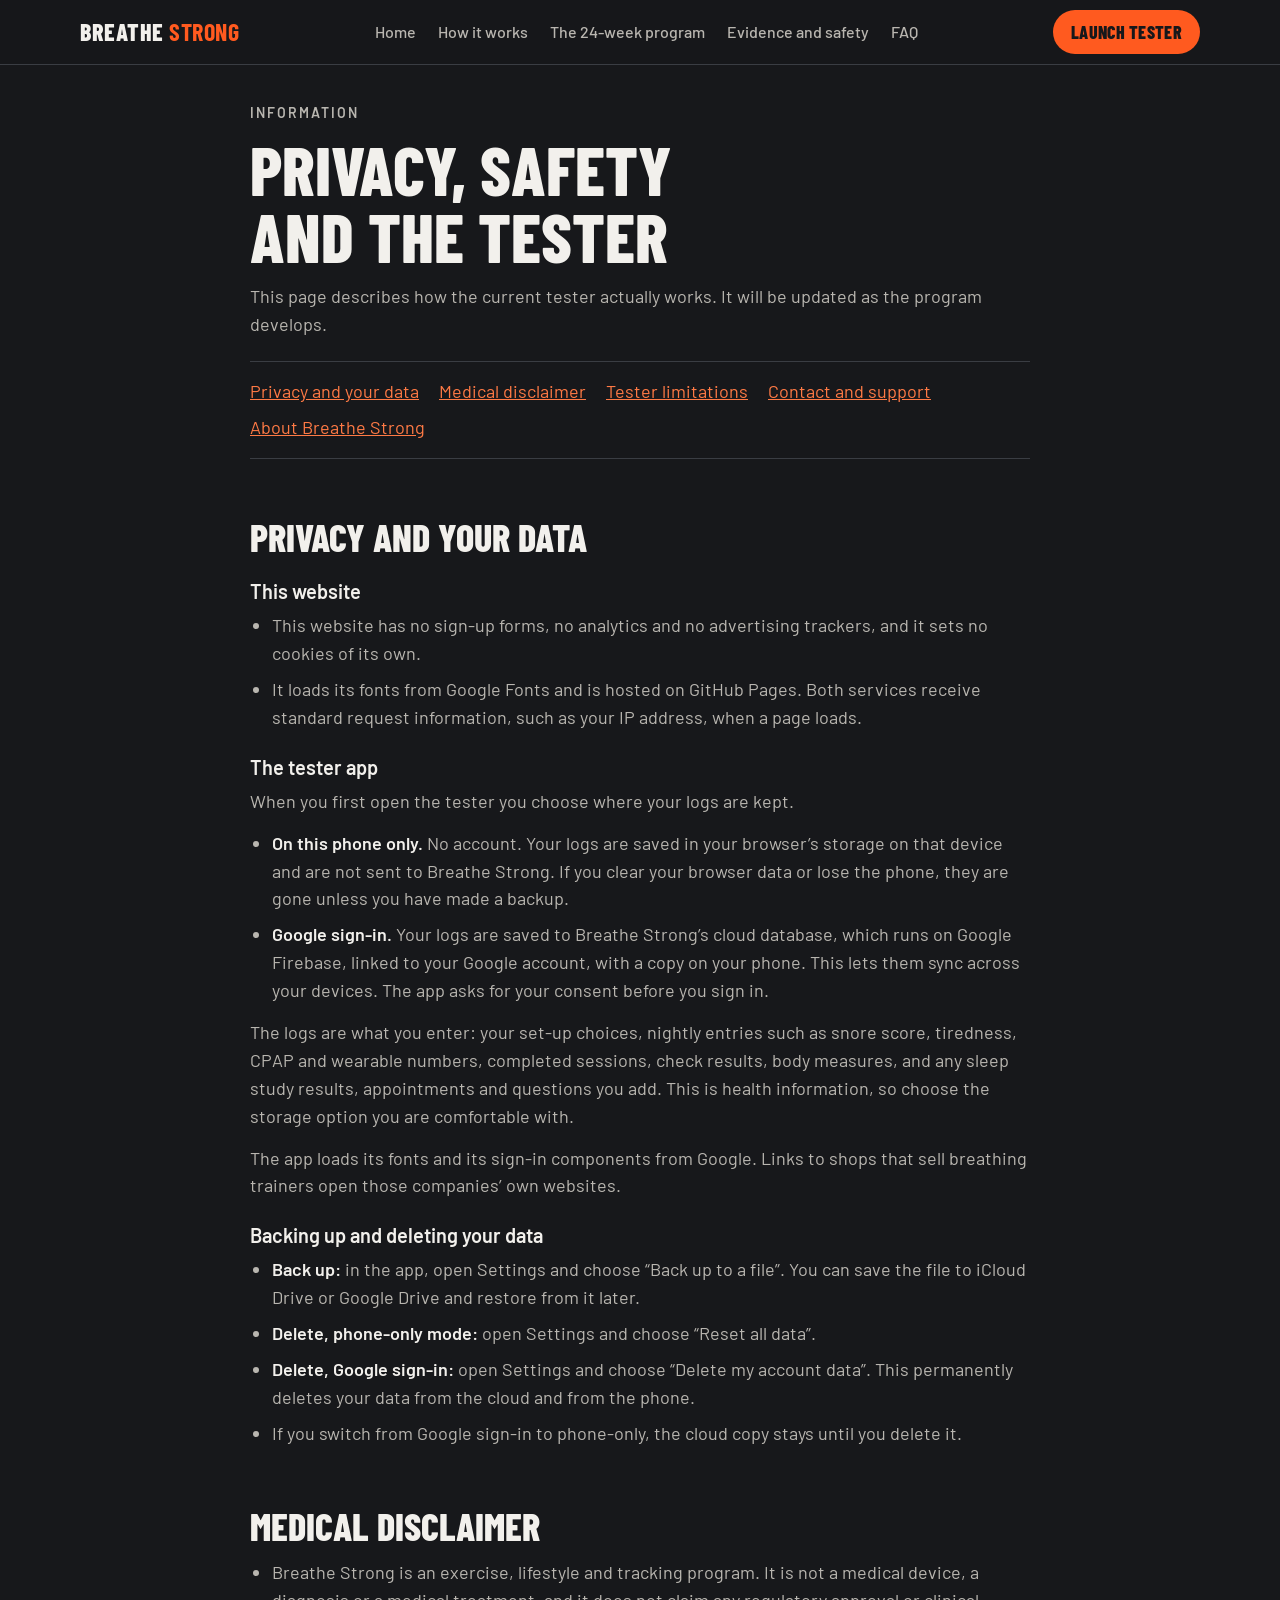
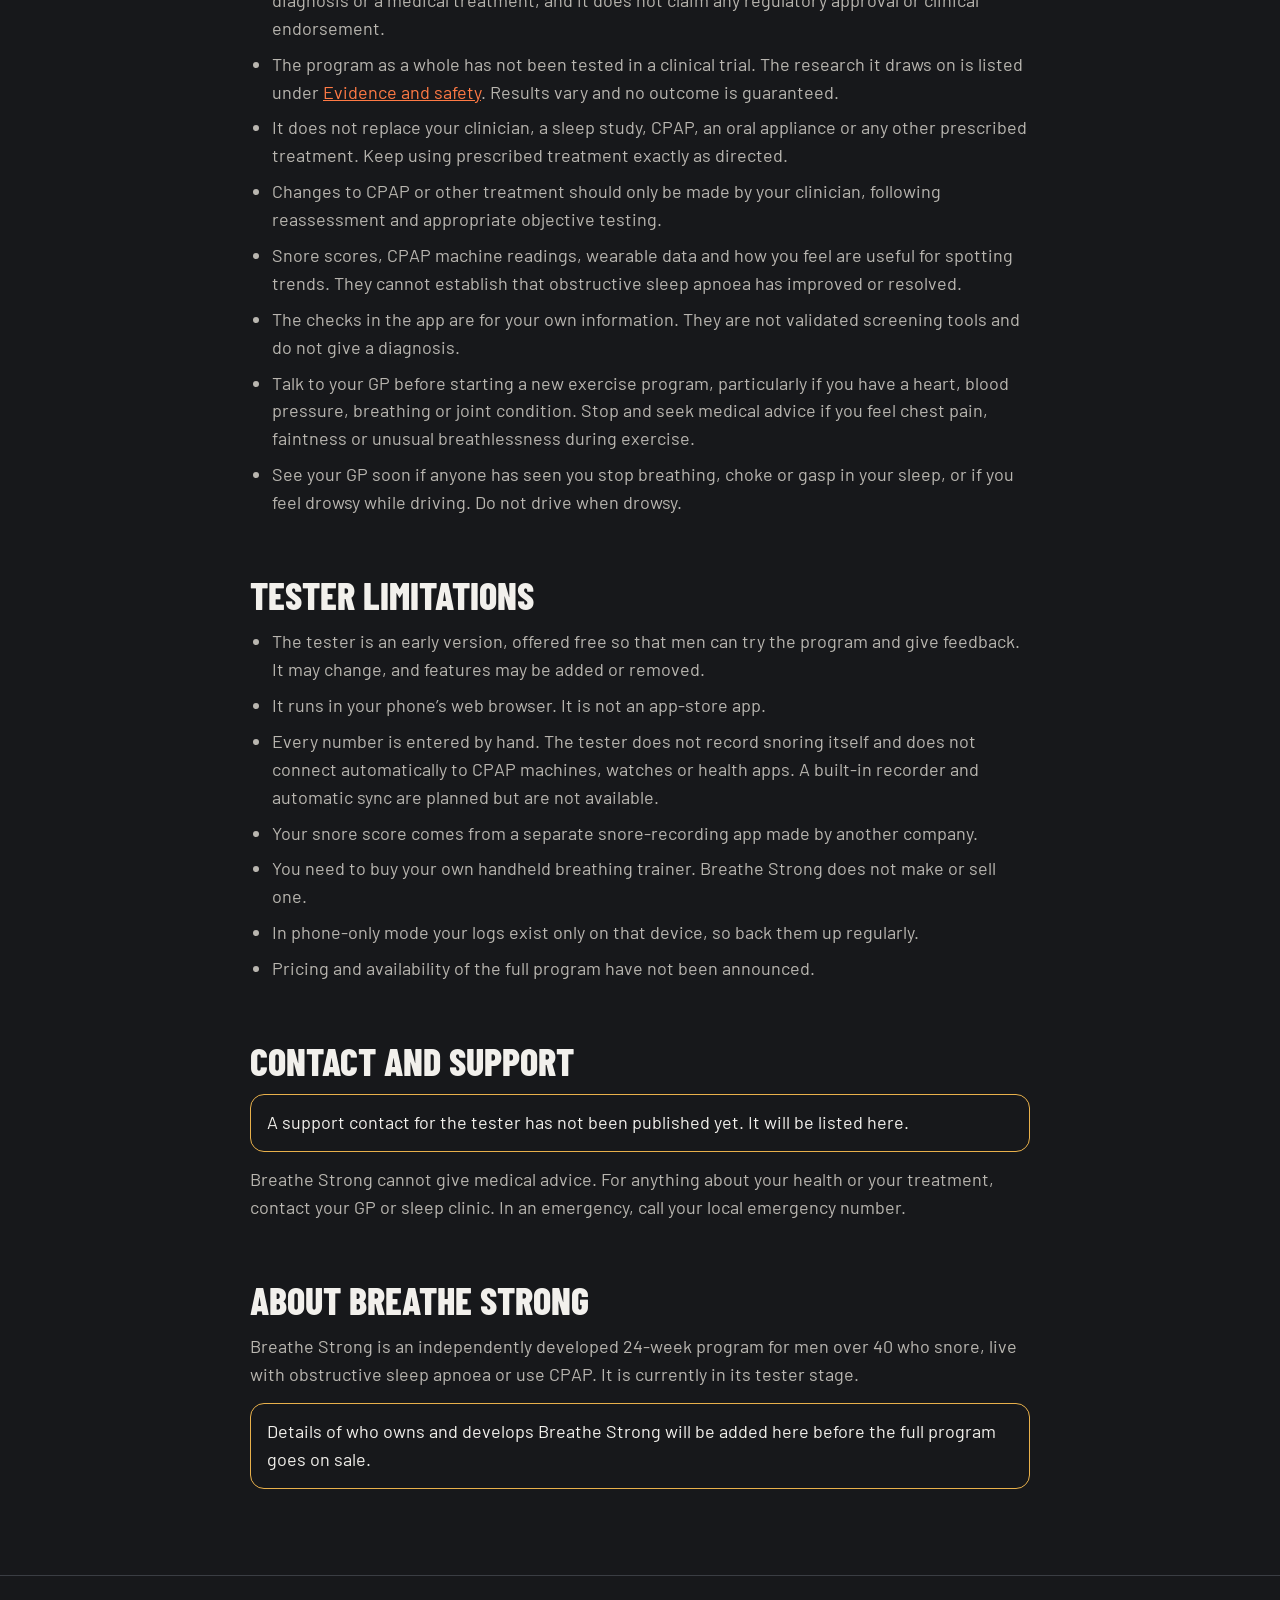
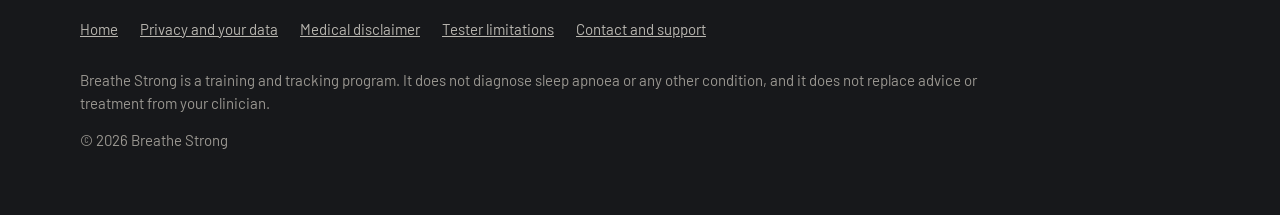
==== about.html @ 70f70a7a "Refine site: new positioning, restructured homepage, evidence and information page - Homepage reorga" ====
<!DOCTYPE html>
<html lang="en">
<head>
<meta charset="utf-8">
<meta name="viewport" content="width=device-width, initial-scale=1">
<title>Privacy, safety and tester information | Breathe Strong</title>
<meta name="description" content="How the Breathe Strong tester stores your data, what the program is and is not, the limits of the tester, and how to get support.">
<meta name="theme-color" content="#17181B">
<link rel="canonical" href="https://swornsealed.github.io/breathe-strong-site/about.html">
<meta property="og:site_name" content="Breathe Strong">
<meta property="og:title" content="Privacy, safety and tester information | Breathe Strong">
<meta property="og:description" content="How the Breathe Strong tester stores your data, what the program is and is not, and the limits of the tester.">
<meta property="og:type" content="website">
<meta property="og:url" content="https://swornsealed.github.io/breathe-strong-site/about.html">
<link rel="preconnect" href="https://fonts.googleapis.com">
<link rel="preconnect" href="https://fonts.gstatic.com" crossorigin>
<link rel="stylesheet" href="https://fonts.googleapis.com/css2?family=Barlow+Condensed:wght@600;800&family=Barlow:wght@400;500;600&display=swap">
<link rel="stylesheet" href="site.css">
</head>
<body>
<a class="skip" href="#main">Skip to content</a>

<header class="static">
  <div class="wrap">
    <a class="logo" href="./" aria-label="Breathe Strong home">Breathe <b>Strong</b></a>
    <nav class="navlinks" aria-label="Main">
      <a href="./">Home</a>
      <a href="./#how">How it works</a>
      <a href="./#journey">The 24-week program</a>
      <a href="./#evidence">Evidence and safety</a>
      <a href="./#faq">FAQ</a>
    </nav>
    <div class="right">
      <a class="btn sm" href="https://swornsealed.github.io/breathe-strong/">Launch tester</a>
      <details class="menu">
        <summary aria-label="Menu"><span></span></summary>
        <nav aria-label="Main, mobile">
          <a href="./">Home</a>
          <a href="./#how">How it works</a>
          <a href="./#journey">The 24-week program</a>
          <a href="./#evidence">Evidence and safety</a>
          <a href="./#faq">FAQ</a>
          <a href="https://swornsealed.github.io/breathe-strong/">Launch tester</a>
        </nav>
      </details>
    </div>
  </div>
</header>

<main id="main" class="doc">
  <div class="wrap">
    <p class="eyebrow">Information</p>
    <h1>Privacy, safety and the tester</h1>
    <p>This page describes how the current tester actually works. It will be updated as the program develops.</p>
    <nav class="toc" aria-label="On this page">
      <a href="#privacy">Privacy and your data</a>
      <a href="#disclaimer">Medical disclaimer</a>
      <a href="#tester">Tester limitations</a>
      <a href="#contact">Contact and support</a>
      <a href="#about">About Breathe Strong</a>
    </nav>

    <h2 id="privacy">Privacy and your data</h2>
    <!-- TODO (owner input needed): this section is a factual summary of how the tester stores data.
         It is not a complete legal privacy policy. A full policy needs the legal name of the person or
         business responsible, a privacy contact, the country whose privacy law applies, how long cloud
         data is kept, and who can access the cloud database. Add those before a paid launch. -->
    <h3>This website</h3>
    <ul>
      <li>This website has no sign-up forms, no analytics and no advertising trackers, and it sets no cookies of its own.</li>
      <li>It loads its fonts from Google Fonts and is hosted on GitHub Pages. Both services receive standard request information, such as your IP address, when a page loads.</li>
    </ul>
    <h3>The tester app</h3>
    <p>When you first open the tester you choose where your logs are kept.</p>
    <ul>
      <li><b>On this phone only.</b> No account. Your logs are saved in your browser’s storage on that device and are not sent to Breathe Strong. If you clear your browser data or lose the phone, they are gone unless you have made a backup.</li>
      <li><b>Google sign-in.</b> Your logs are saved to Breathe Strong’s cloud database, which runs on Google Firebase, linked to your Google account, with a copy on your phone. This lets them sync across your devices. The app asks for your consent before you sign in.</li>
    </ul>
    <p>The logs are what you enter: your set-up choices, nightly entries such as snore score, tiredness, CPAP and wearable numbers, completed sessions, check results, body measures, and any sleep study results, appointments and questions you add. This is health information, so choose the storage option you are comfortable with.</p>
    <p>The app loads its fonts and its sign-in components from Google. Links to shops that sell breathing trainers open those companies’ own websites.</p>
    <h3 id="data">Backing up and deleting your data</h3>
    <ul>
      <li><b>Back up:</b> in the app, open Settings and choose “Back up to a file”. You can save the file to iCloud Drive or Google Drive and restore from it later.</li>
      <li><b>Delete, phone-only mode:</b> open Settings and choose “Reset all data”.</li>
      <li><b>Delete, Google sign-in:</b> open Settings and choose “Delete my account data”. This permanently deletes your data from the cloud and from the phone.</li>
      <li>If you switch from Google sign-in to phone-only, the cloud copy stays until you delete it.</li>
    </ul>

    <h2 id="disclaimer">Medical disclaimer</h2>
    <ul>
      <li>Breathe Strong is an exercise, lifestyle and tracking program. It is not a medical device, a diagnosis or a medical treatment, and it does not claim any regulatory approval or clinical endorsement.</li>
      <li>The program as a whole has not been tested in a clinical trial. The research it draws on is listed under <a href="./#evidence">Evidence and safety</a>. Results vary and no outcome is guaranteed.</li>
      <li>It does not replace your clinician, a sleep study, CPAP, an oral appliance or any other prescribed treatment. Keep using prescribed treatment exactly as directed.</li>
      <li>Changes to CPAP or other treatment should only be made by your clinician, following reassessment and appropriate objective testing.</li>
      <li>Snore scores, CPAP machine readings, wearable data and how you feel are useful for spotting trends. They cannot establish that obstructive sleep apnoea has improved or resolved.</li>
      <li>The checks in the app are for your own information. They are not validated screening tools and do not give a diagnosis.</li>
      <li>Talk to your GP before starting a new exercise program, particularly if you have a heart, blood pressure, breathing or joint condition. Stop and seek medical advice if you feel chest pain, faintness or unusual breathlessness during exercise.</li>
      <li>See your GP soon if anyone has seen you stop breathing, choke or gasp in your sleep, or if you feel drowsy while driving. Do not drive when drowsy.</li>
    </ul>

    <h2 id="tester">Tester limitations</h2>
    <ul>
      <li>The tester is an early version, offered free so that men can try the program and give feedback. It may change, and features may be added or removed.</li>
      <li>It runs in your phone’s web browser. It is not an app-store app.</li>
      <li>Every number is entered by hand. The tester does not record snoring itself and does not connect automatically to CPAP machines, watches or health apps. A built-in recorder and automatic sync are planned but are not available.</li>
      <li>Your snore score comes from a separate snore-recording app made by another company.</li>
      <li>You need to buy your own handheld breathing trainer. Breathe Strong does not make or sell one.</li>
      <li>In phone-only mode your logs exist only on that device, so back them up regularly.</li>
      <li>Pricing and availability of the full program have not been announced.</li>
    </ul>

    <h2 id="contact">Contact and support</h2>
    <!-- TODO (owner input needed): add a real support email address or contact form here.
         Do not publish a placeholder address. -->
    <p class="pending">A support contact for the tester has not been published yet. It will be listed here.</p>
    <p style="margin-top:14px">Breathe Strong cannot give medical advice. For anything about your health or your treatment, contact your GP or sleep clinic. In an emergency, call your local emergency number.</p>

    <h2 id="about">About Breathe Strong</h2>
    <!-- TODO (owner input needed): add who owns and develops Breathe Strong (name or business name, location),
         and any relevant qualifications or clinical advisers, only if they are real and can be verified. -->
    <p>Breathe Strong is an independently developed 24-week program for men over 40 who snore, live with obstructive sleep apnoea or use CPAP. It is currently in its tester stage.</p>
    <p class="pending">Details of who owns and develops Breathe Strong will be added here before the full program goes on sale.</p>
  </div>
</main>

<footer>
  <div class="wrap">
    <nav aria-label="Information">
      <a href="./">Home</a>
      <a href="#privacy">Privacy and your data</a>
      <a href="#disclaimer">Medical disclaimer</a>
      <a href="#tester">Tester limitations</a>
      <a href="#contact">Contact and support</a>
    </nav>
    <p>Breathe Strong is a training and tracking program. It does not diagnose sleep apnoea or any other condition, and it does not replace advice or treatment from your clinician.</p>
    <p>© 2026 Breathe Strong</p>
  </div>
</footer>
</body>
</html>
---- site.css ----
/* Breathe Strong website. Colours: charcoal background, chalk text, orange for actions,
   numbered stages and milestones, sage for progress, amber for cautions. */
:root{color-scheme:dark;--bg:#17181B;--card:#24272C;--deep:#0F1012;--ink:#F2F0EC;--mut:#B9B6B0;--dim:#9A9791;--acc:#FF5A1F;--acct:#FF7A45;--amb:#E8B04B;--air:#7FB7A4;--line:#3A3D43;--edge:#4A4E55;--b:0}
*{box-sizing:border-box;min-width:0}
html{background:var(--bg);scroll-padding-top:76px}
body{margin:0;background:var(--bg);color:var(--ink);font:18px/1.55 Barlow,system-ui,sans-serif;overflow-x:clip;-webkit-font-smoothing:antialiased}
img{max-width:100%;height:auto;display:block}
a{color:var(--acct)}
a:focus-visible,button:focus-visible,summary:focus-visible,[tabindex]:focus-visible{outline:3px solid var(--ink);outline-offset:3px;border-radius:8px}
h1,h2,h3{font-family:'Barlow Condensed',sans-serif;font-weight:800;text-transform:uppercase;line-height:.98;margin:0;text-wrap:balance}
h2{font-size:clamp(36px,5.8vw,64px)}
h3{font-size:28px;line-height:1.04}
p{margin:0 0 14px}
.wrap{max-width:1160px;margin:0 auto;padding:0 20px}
.mut{color:var(--mut)}
.eyebrow{font:600 14px/1.3 Barlow,sans-serif;letter-spacing:2px;text-transform:uppercase;color:var(--air);margin:0 0 14px}
.skip{position:absolute;left:-999px;top:8px;z-index:50;background:var(--ink);color:var(--bg);padding:10px 14px;border-radius:8px}
.skip:focus{left:8px}
.vh{position:absolute;width:1px;height:1px;overflow:hidden;clip-path:inset(50%);white-space:nowrap}
section{padding:88px 0}
.band{background:var(--deep)}
.sechead{max-width:760px;margin-bottom:36px}
.sechead p:not(.eyebrow){color:var(--mut);margin-top:16px;font-size:clamp(18px,2vw,20px)}
@media (max-width:760px){section{padding:64px 0}}

/* buttons */
.btn{display:inline-flex;align-items:center;justify-content:center;text-align:center;min-height:58px;padding:8px 30px;border-radius:30px;background:var(--acc);color:#17181B;font:800 22px/1.05 'Barlow Condensed',sans-serif;text-transform:uppercase;text-decoration:none;letter-spacing:.3px;transition:transform .15s,background .15s}
.btn:hover{background:var(--acct);transform:translateY(-2px)}
.btn2{display:inline-flex;align-items:center;justify-content:center;text-align:center;min-height:58px;padding:8px 26px;border-radius:30px;border:1px solid var(--edge);color:var(--ink);font:800 20px/1.05 'Barlow Condensed',sans-serif;text-transform:uppercase;letter-spacing:.3px;text-decoration:none}
.btn2:hover{border-color:var(--ink)}
.btn.sm{min-height:44px;font-size:18px;padding:6px 18px;white-space:nowrap}
.cta{display:flex;flex-wrap:wrap;gap:12px}

/* reveal */
.rv{opacity:0;transform:translateY(24px);transition:opacity .6s ease,transform .6s ease}
.rv.in,.nojs .rv{opacity:1;transform:none}
@media (prefers-reduced-motion:reduce){.rv{opacity:1;transform:none;transition:none}.btn{transition:none}.btn:hover{transform:none}}

/* header */
header{position:fixed;inset:0 0 auto 0;z-index:20;transition:background .3s,border-color .3s;border-bottom:1px solid transparent}
header.solid,header.static{background:rgba(23,24,27,.94);backdrop-filter:blur(8px);border-color:var(--line)}
header .wrap{display:flex;align-items:center;justify-content:space-between;gap:14px;min-height:64px}
.logo{font:800 24px/1 'Barlow Condensed',sans-serif;text-transform:uppercase;color:var(--ink);text-decoration:none;letter-spacing:.5px;white-space:nowrap}
.logo b{color:var(--acc)}
.navlinks{display:flex;align-items:center;gap:22px}
.navlinks a{color:var(--mut);text-decoration:none;font-weight:500;font-size:16px;white-space:nowrap;padding:10px 0;display:inline-block}
.navlinks a:hover,.navlinks a[aria-current]{color:var(--ink)}
.right{display:flex;align-items:center;gap:10px}
.menu{display:none}
.menu summary{list-style:none;width:44px;height:44px;border:1px solid var(--edge);border-radius:12px;display:grid;place-items:center;cursor:pointer}
.menu summary::-webkit-details-marker{display:none}
.menu summary span,.menu summary span::before,.menu summary span::after{display:block;width:18px;height:2px;background:var(--ink);border-radius:1px;position:relative}
.menu summary span::before,.menu summary span::after{content:"";position:absolute;left:0}
.menu summary span::before{top:-6px}.menu summary span::after{top:6px}
.menu nav{position:absolute;left:0;right:0;top:64px;background:var(--bg);border-bottom:1px solid var(--line);padding:6px 20px 16px;display:flex;flex-direction:column}
.menu nav a{color:var(--ink);text-decoration:none;font-weight:600;padding:13px 0;border-bottom:1px solid var(--line)}
.menu nav a:last-child{border:0}
@media (max-width:1020px){.navlinks{display:none}.menu{display:block}}

/* hero */
.hero{position:relative;min-height:100svh;display:flex;align-items:center;padding:96px 0 72px;overflow:hidden}
#wave{position:absolute;inset:0;width:100%;height:100%;opacity:.5}
.hero::after{content:"";position:absolute;inset:auto 0 0 0;height:140px;background:linear-gradient(transparent,var(--bg));pointer-events:none}
.hero .wrap{position:relative;z-index:1;display:grid;grid-template-columns:minmax(0,1.2fr) minmax(0,.8fr);gap:40px;align-items:center;width:100%}
.hero h1{font-size:clamp(40px,6vw,78px);letter-spacing:-.5px}
.hero h1 span{display:block}
.hero h1 span:last-child{color:var(--acc)}
.hero .sub{font:600 clamp(20px,2.3vw,26px)/1.3 Barlow,sans-serif;color:var(--ink);margin:20px 0 12px;max-width:26em}
.hero .lead{font-size:clamp(17px,1.9vw,20px);color:var(--mut);max-width:32em;margin:0 0 26px}
.note{margin:28px 0 0;border-left:3px solid var(--air);padding:2px 0 2px 16px;color:var(--mut);max-width:34em;font-size:17px}
.ringbox{position:relative;justify-self:center;width:min(400px,80vw);aspect-ratio:1;display:grid;place-items:center}
.ring{position:absolute;inset:0;border-radius:50%;border:2px solid var(--air);transform:scale(calc(.8 + .2*var(--b)));box-shadow:0 0 calc(30px + 70px*var(--b)) rgba(127,183,164,calc(.12 + .28*var(--b))),inset 0 0 calc(20px + 60px*var(--b)) rgba(127,183,164,calc(.05 + .14*var(--b)))}
.ring.r2{inset:9%;border-color:rgba(127,183,164,.35);box-shadow:none;transform:scale(calc(.78 + .24*var(--b)))}
.ring.r3{inset:-9%;border:1px dashed rgba(127,183,164,.25);box-shadow:none;transform:scale(calc(.86 + .14*var(--b)))}
.ringbox img{position:relative;width:54%}
.breath{position:absolute;left:0;right:0;bottom:-46px;text-align:center;font:800 22px 'Barlow Condensed',sans-serif;text-transform:uppercase;letter-spacing:3px;color:var(--air)}
.breath small{display:block;font:500 14px Barlow,sans-serif;letter-spacing:.3px;text-transform:none;color:var(--dim)}
@media (max-width:860px){.hero{padding:84px 0 56px;min-height:0}.hero .wrap{grid-template-columns:1fr;gap:44px}.hero h1{font-size:clamp(36px,11.2vw,72px)}.ringbox{width:min(270px,66vw);margin-bottom:56px}.hero .cta .btn,.hero .cta .btn2{flex:1 1 100%}}

/* strip */
.strip{border-block:1px solid var(--line);background:var(--deep);padding:0}
.strip .wrap{display:grid;grid-template-columns:repeat(4,minmax(0,1fr))}
.strip div{padding:26px 12px;text-align:center}
.strip div+div{border-left:1px solid var(--line)}
.strip b{display:block;font:800 clamp(40px,6vw,64px)/1 'Barlow Condensed',sans-serif}
.strip span{color:var(--mut);font-size:15px}
@media (max-width:640px){.strip .wrap{grid-template-columns:repeat(2,minmax(0,1fr))}.strip div:nth-child(3){border-left:0}.strip div:nth-child(n+3){border-top:1px solid var(--line)}}

/* cards and grids */
.grid3{display:grid;grid-template-columns:repeat(3,minmax(0,1fr));gap:16px}
.grid2{display:grid;grid-template-columns:repeat(2,minmax(0,1fr));gap:16px}
@media (max-width:900px){.grid3{grid-template-columns:repeat(2,minmax(0,1fr))}}
@media (max-width:640px){.grid3,.grid2{grid-template-columns:1fr}}
.card{background:var(--card);border-radius:24px;padding:26px}
.card h3{margin-bottom:10px}
.card p{color:var(--mut)}
.card p:last-child{margin-bottom:0}
.who .card{border-top:4px solid var(--air)}

/* components */
.n{font:800 22px/1 'Barlow Condensed',sans-serif;color:var(--acc);letter-spacing:1px;display:block;margin-bottom:12px}
.when{color:var(--air)!important;font-weight:600;font-size:16px}
.feature{grid-column:1/-1;display:grid;grid-template-columns:minmax(0,300px) minmax(0,1fr);gap:28px;align-items:center;border:2px solid var(--air);background:var(--card)}
.feature .pic{background:var(--bg);border-radius:18px;padding:16px;display:grid;place-items:center}
.feature .pic img{max-height:260px;width:auto}
.feature h3{font-size:clamp(32px,4.4vw,46px)}
.feature .tag{display:inline-block;font:600 13px/1 Barlow,sans-serif;letter-spacing:1.2px;text-transform:uppercase;color:#17181B;background:var(--air);border-radius:12px;padding:6px 10px;margin-bottom:14px}
.wide{grid-column:span 2}
@media (max-width:900px){.wide{grid-column:auto}}
@media (max-width:700px){.feature{grid-template-columns:1fr}.feature .pic img{max-height:200px}}

/* rail of app screens */
.railhead{display:flex;align-items:flex-end;justify-content:space-between;gap:20px}
.arrows{display:flex;gap:10px;margin-bottom:36px}
.arrows button{width:52px;height:52px;border-radius:50%;border:1px solid var(--edge);background:transparent;color:var(--ink);font-size:22px;cursor:pointer}
.arrows button:hover{border-color:var(--ink)}
.rail{display:flex;gap:20px;overflow-x:auto;scroll-snap-type:x mandatory;padding:4px max(20px,calc((100vw - 1120px)/2)) 22px;scrollbar-width:thin;scrollbar-color:var(--edge) transparent}
.shot{flex:0 0 min(270px,72vw);scroll-snap-align:center;margin:0}
.phone{border-radius:34px;border:7px solid #2B2E33;background:var(--bg);overflow:hidden}
.phone img{width:100%}
.shot figcaption{padding:14px 4px 0}
.shot figcaption b{display:block;font:800 22px/1.1 'Barlow Condensed',sans-serif;text-transform:uppercase}
.shot figcaption span{color:var(--mut);font-size:16px}
@media (max-width:560px){.arrows{display:none}}
.moves{display:grid;grid-template-columns:repeat(5,minmax(0,1fr));gap:12px;margin-top:40px}
.moves figure{margin:0;background:var(--card);border-radius:18px;overflow:hidden}
.moves .pic{aspect-ratio:1;padding:12px;background:var(--bg)}
.moves .pic img{width:100%;height:100%;object-fit:contain}
.moves figcaption{padding:10px 12px;font-size:15px;font-weight:500}
@media (max-width:900px){.moves{grid-template-columns:repeat(3,minmax(0,1fr))}.moves figure:nth-child(n+4){display:none}}
@media (max-width:520px){.moves{grid-template-columns:repeat(2,minmax(0,1fr))}.moves figure:nth-child(3){display:none}}

/* 24-week journey */
.weeks{height:300vh;position:relative;background:var(--deep);padding:0}
.weeks .pin{position:sticky;top:0;height:100svh;display:flex;align-items:center;overflow:hidden;padding-top:64px}
.weeks .wrap{width:100%}
.weeks h2{font-size:clamp(28px,4vw,44px)}
.weeks .intro{color:var(--mut);max-width:40em;margin:10px 0 0;font-size:17px}
.wk{display:flex;align-items:baseline;gap:16px;flex-wrap:wrap;margin-top:18px}
.wk .lab{font:800 clamp(26px,4.4vw,48px)/1 'Barlow Condensed',sans-serif;text-transform:uppercase;color:var(--dim)}
.wk .num{font:800 clamp(120px,24vw,280px)/.82 'Barlow Condensed',sans-serif;font-variant-numeric:tabular-nums;letter-spacing:-4px}
.wk .of{font:800 clamp(26px,4.4vw,48px)/1 'Barlow Condensed',sans-serif;color:var(--dim)}
.phase{margin-top:18px;min-height:7.6em;max-width:38em}
.phase h3{font-size:clamp(30px,4.4vw,46px);color:var(--air);margin-bottom:8px}
.phase.end h3{color:var(--acc)}
.phase p{color:var(--mut);margin:0}
.track{position:relative;height:10px;border-radius:5px;background:var(--line);margin-top:20px;overflow:hidden}
.track i{position:absolute;inset:0;background:var(--air);transform-origin:left;transform:scaleX(0)}
.ticks{display:grid;grid-template-columns:2fr 3fr 3fr 16fr;font-size:13px;color:var(--dim);margin-top:8px;text-transform:uppercase;letter-spacing:1px}
.ticks span{white-space:nowrap;overflow:hidden}
@media (max-width:640px){.ticks{display:none}.wk .num{letter-spacing:-2px}}
@media (max-height:620px){.weeks .intro{display:none}}

/* measure */
.measure .wrap{display:grid;grid-template-columns:minmax(0,.62fr) minmax(0,1.38fr);gap:56px;align-items:center}
.measure .phone{width:min(270px,70vw);justify-self:center}
@media (max-width:860px){.measure .wrap{grid-template-columns:1fr;gap:36px}.measure .phone{order:2}}
.plain{list-style:none;padding:0;margin:18px 0 0}
.plain li{position:relative;padding:8px 0 8px 26px;color:var(--mut)}
.plain li::before{content:"";position:absolute;left:2px;top:19px;width:12px;height:3px;background:var(--air);border-radius:2px}
.plain b{color:var(--ink);font-weight:600}
.fine{border:1px solid var(--line);border-radius:16px;padding:16px 18px;margin-top:20px;color:var(--mut);font-size:16px}

/* deal */
.deal{background:var(--acc);color:#17181B}
.deal h2{font-size:clamp(40px,7.6vw,96px)}
.deal h2 span{display:block}
.deal .grid2{gap:36px;margin-top:40px;max-width:980px}
.deal h3{font-size:26px;margin-bottom:8px}
.deal p{font-weight:500;margin:0}

/* evidence and safety */
.refs{list-style:none;padding:0;margin:0;display:grid;gap:14px}
.refs li{background:var(--card);border-radius:20px;padding:20px 22px}
.refs b{display:block;font:800 22px/1.1 'Barlow Condensed',sans-serif;text-transform:uppercase;margin-bottom:6px}
.refs p{color:var(--mut);margin:0 0 8px;font-size:17px}
.refs cite{display:block;font-style:normal;font-size:14.5px;color:var(--dim);line-height:1.45}
.refs cite+cite{margin-top:6px}
.caution{border:2px solid var(--amb);border-radius:24px;padding:28px;margin-top:28px}
.caution .eyebrow{color:var(--amb)}
.caution h3{color:var(--amb);font-size:22px;margin-bottom:6px}
.caution .plain li{color:var(--ink)}
.caution .plain li::before{background:var(--amb)}
.caution .grid2{gap:28px}
@media (max-width:520px){.caution{padding:22px 18px}}

/* faq */
.faq{max-width:860px}
.faq details{border-bottom:1px solid var(--line)}
.faq details:first-of-type{border-top:1px solid var(--line)}
.faq summary{list-style:none;cursor:pointer;padding:20px 44px 20px 0;font-weight:600;font-size:20px;position:relative}
.faq summary::-webkit-details-marker{display:none}
.faq summary::after{content:"+";position:absolute;right:6px;top:14px;font:600 30px/1 'Barlow Condensed',sans-serif;color:var(--acc)}
.faq details[open] summary::after{content:"–"}
.faq details p{color:var(--mut);max-width:44em}
.faq details p:last-child{padding-bottom:10px}

/* final + footer */
.final{text-align:center;padding:110px 0}
.final h2{font-size:clamp(40px,7.4vw,92px);max-width:12em;margin:0 auto}
.final p{color:var(--mut);font-size:20px;margin:20px auto 30px;max-width:28em}
.final .cta{justify-content:center}
.soon{margin-top:26px!important;color:var(--dim)!important;font-size:16px!important}
footer{border-top:1px solid var(--line);padding:32px 0 48px;color:var(--dim);font-size:15px}
footer p{max-width:64em}
footer nav{display:flex;flex-wrap:wrap;gap:8px 22px;margin-bottom:18px}
footer nav a{color:var(--mut);padding:10px 0;display:inline-block}

/* text page */
.doc{padding:104px 0 72px}
.doc .wrap{max-width:820px}
.doc h1{font-size:clamp(40px,7vw,68px);margin-bottom:14px}
.doc h2{font-size:clamp(28px,4.4vw,38px);margin:52px 0 14px;padding-top:8px}
.doc h3{font:600 20px/1.3 Barlow,sans-serif;text-transform:none;margin:22px 0 8px}
.doc p,.doc li{color:var(--mut)}
.doc ul{padding-left:22px;margin:0 0 14px}
.doc li{margin-bottom:8px}
.doc b{color:var(--ink);font-weight:600}
.doc .toc{display:flex;flex-wrap:wrap;gap:8px 20px;padding:16px 0;border-block:1px solid var(--line);margin:22px 0 0}
.doc .pending{border:1px solid var(--amb);border-radius:14px;padding:14px 16px;color:var(--ink)}
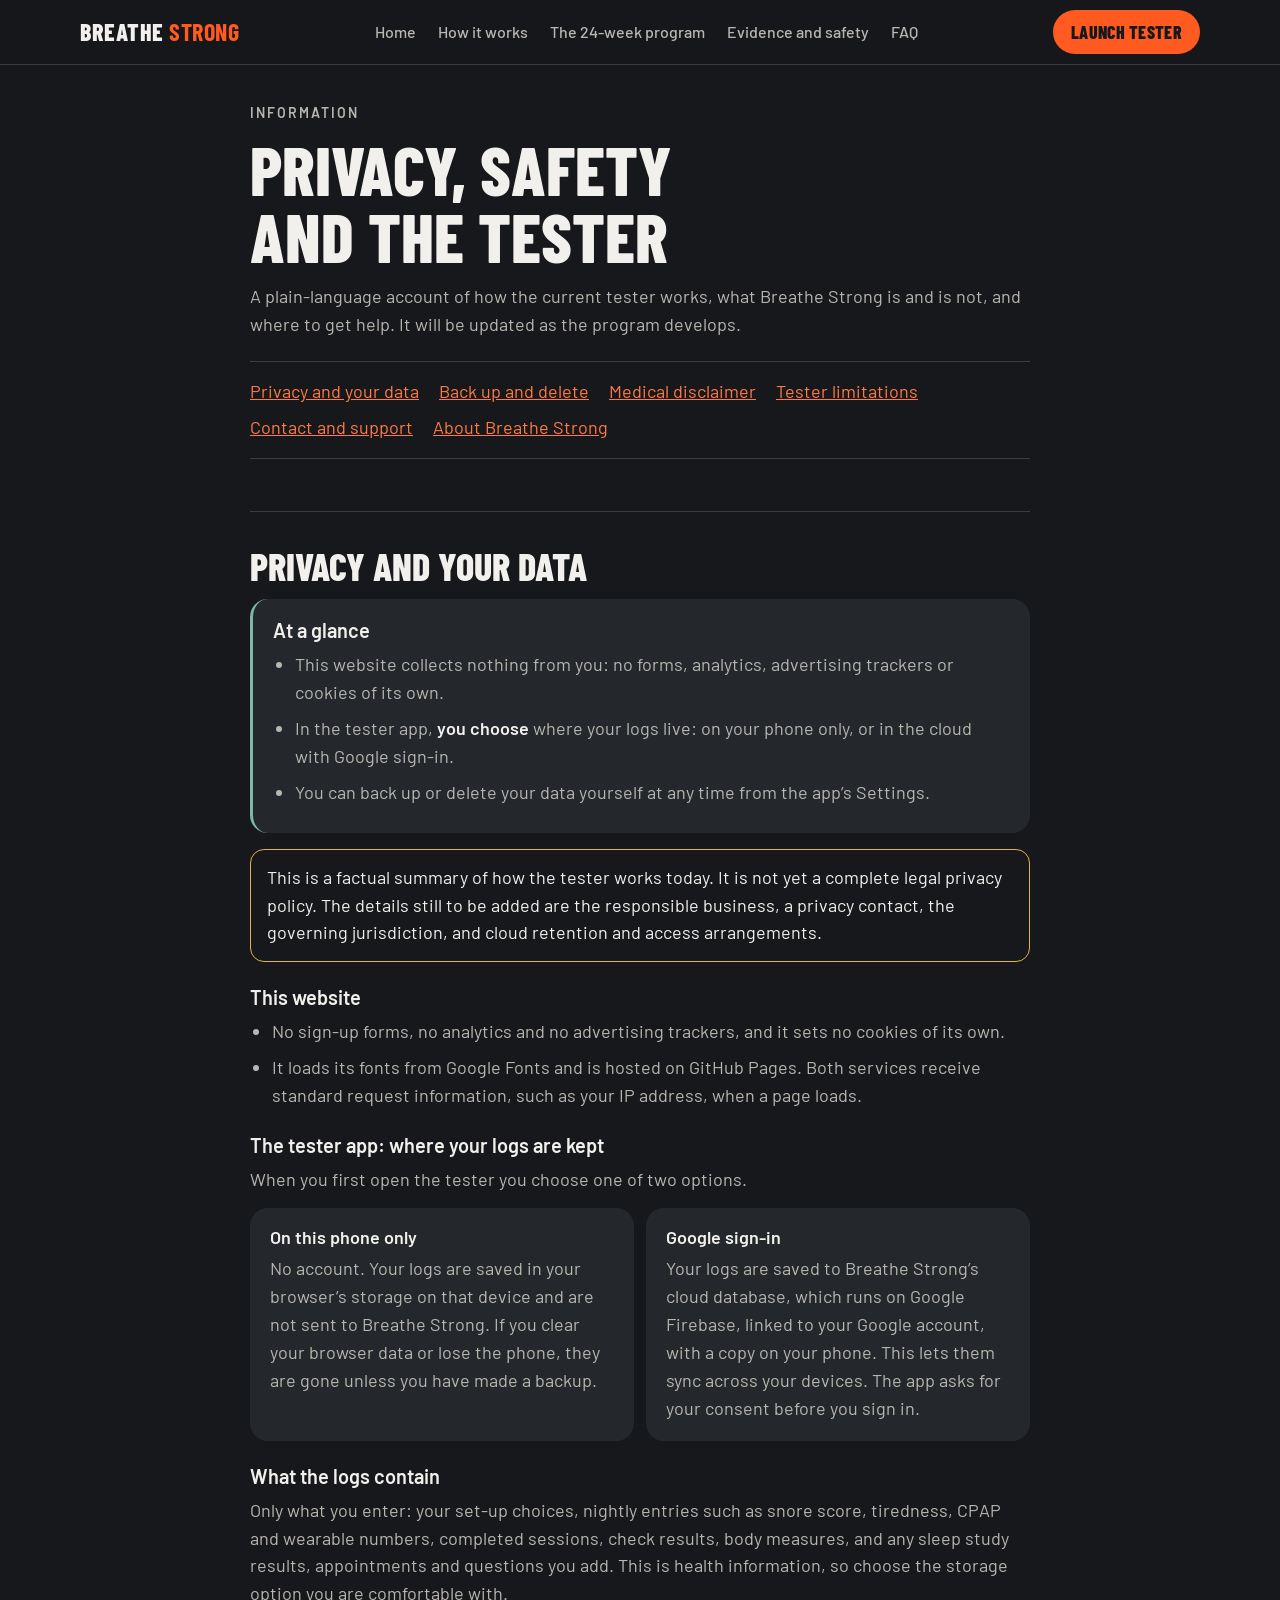
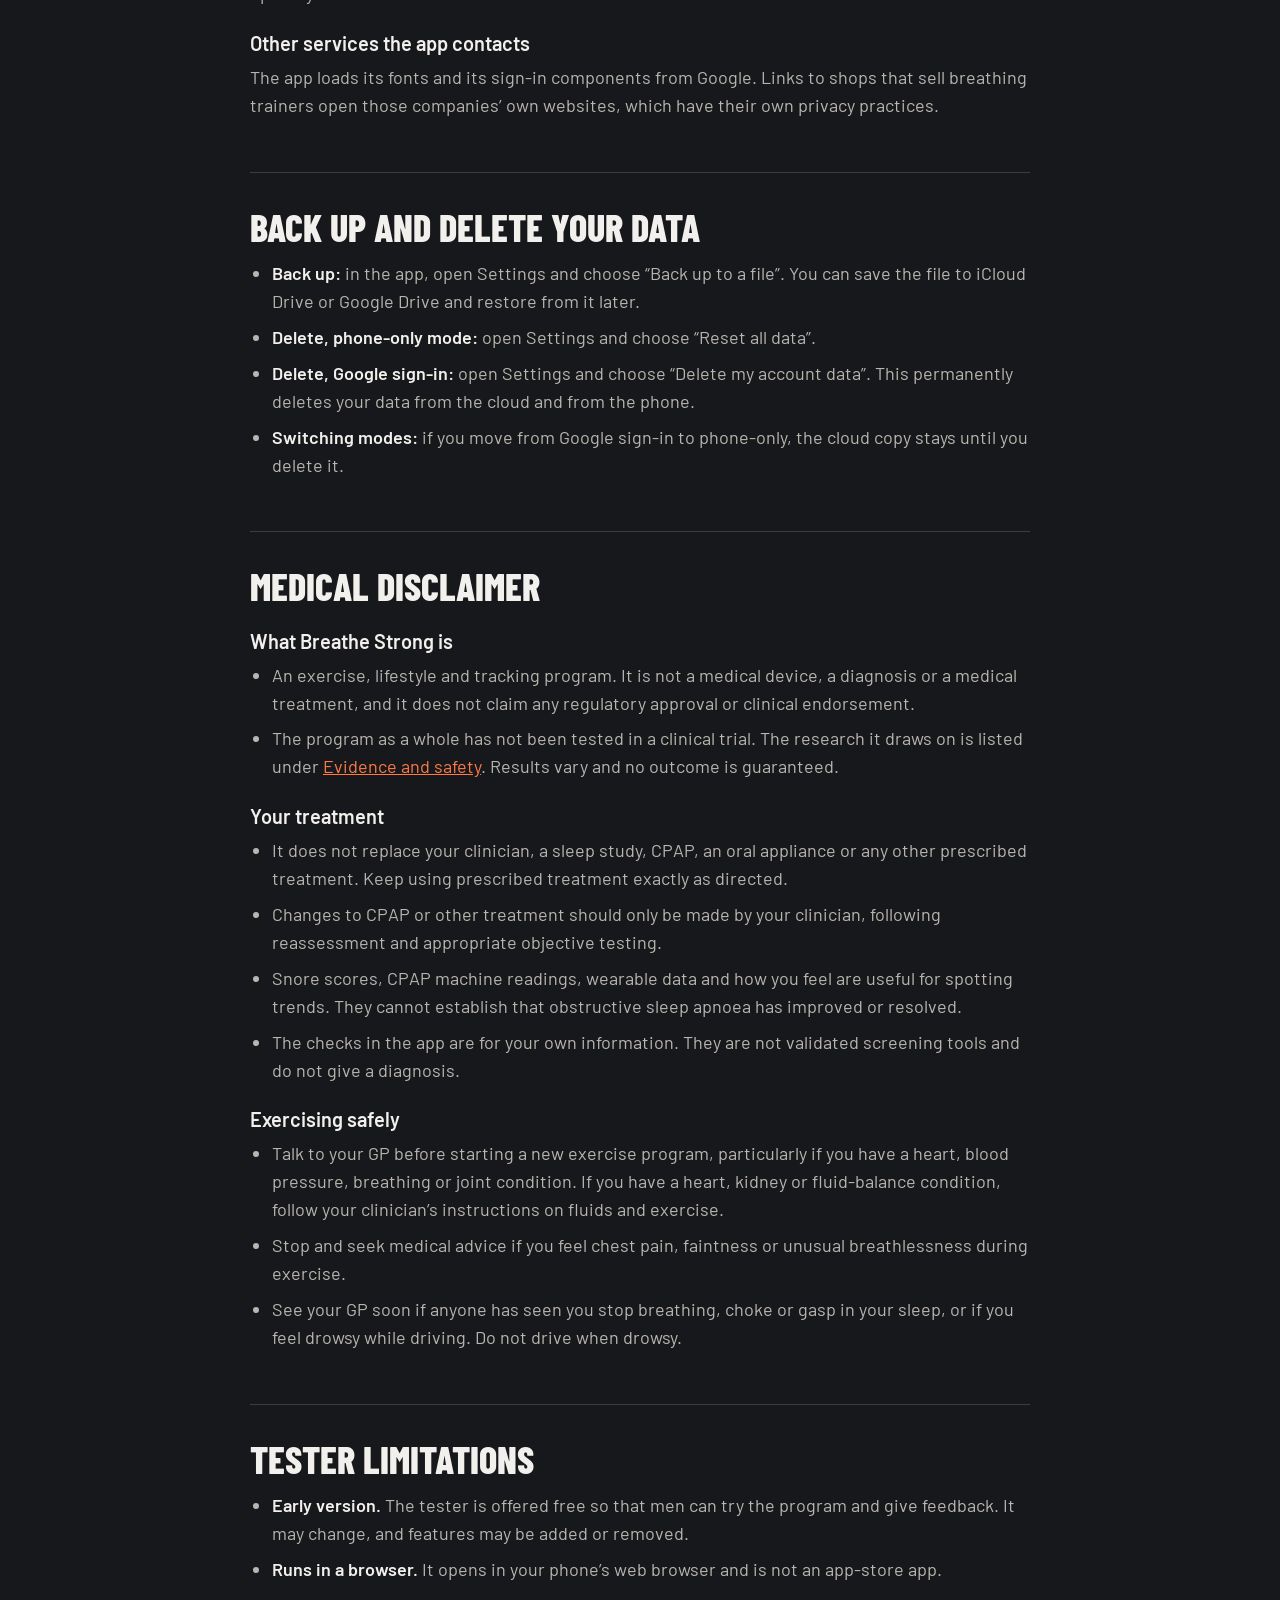
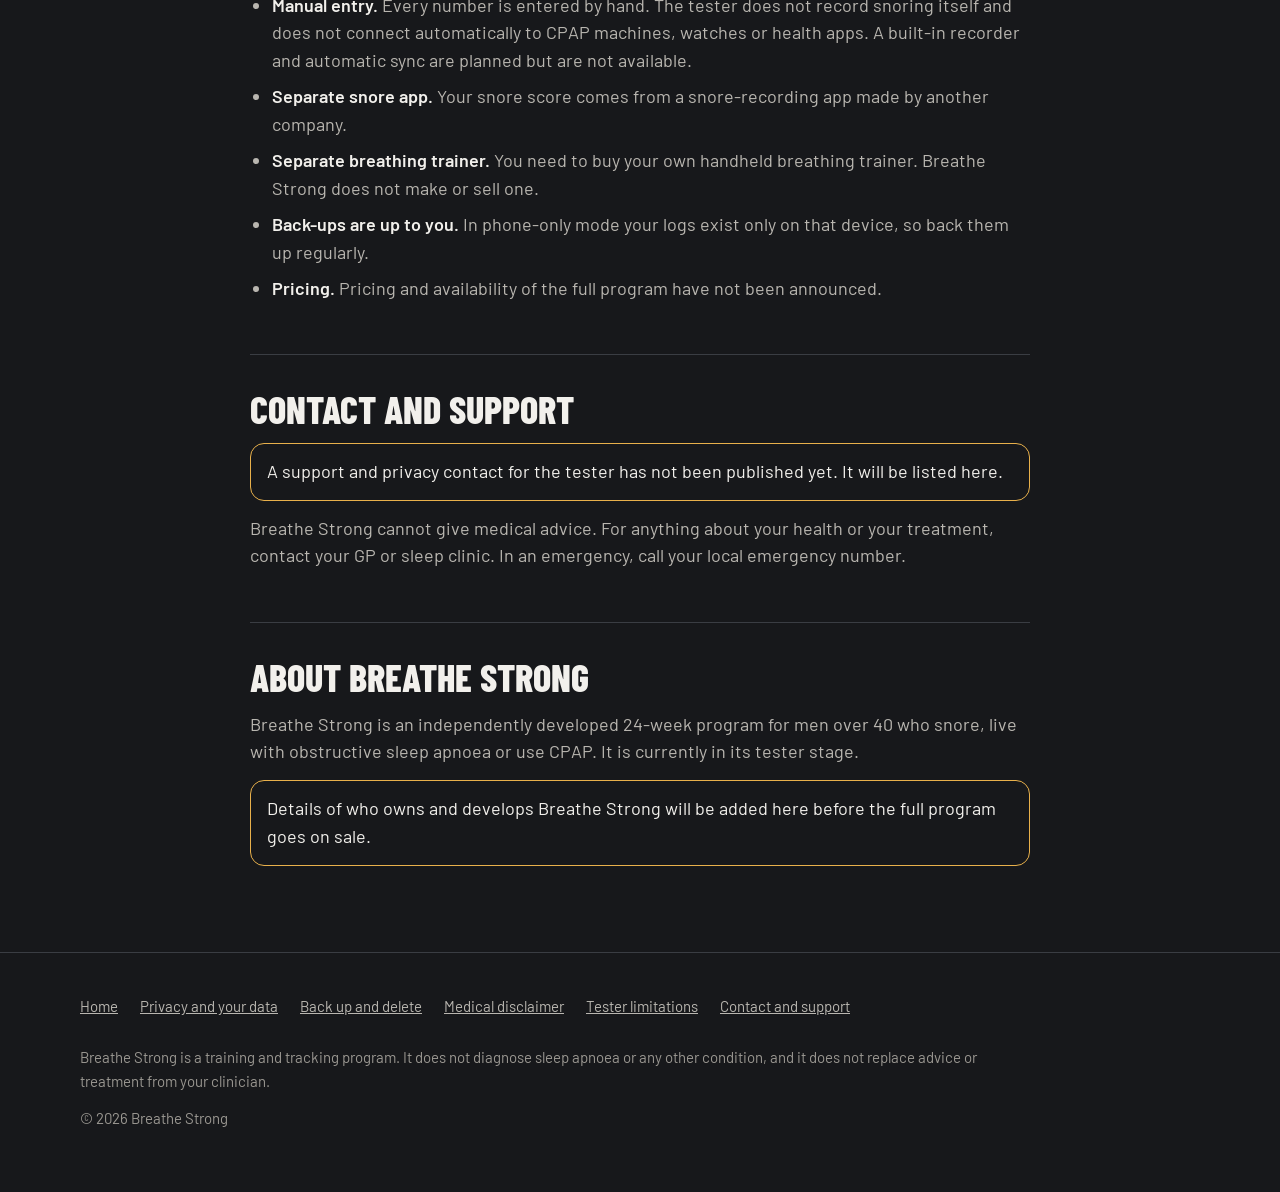
==== commit ef5d3906: "Polish: airway hero, typical week, outcome message, expandable evidence, clearer privacy page - Hero" ====
--- a/about.html
+++ b/about.html
@@ -51,75 +51,126 @@
   <div class="wrap">
     <p class="eyebrow">Information</p>
     <h1>Privacy, safety and the tester</h1>
-    <p>This page describes how the current tester actually works. It will be updated as the program develops.</p>
+    <p>A plain-language account of how the current tester works, what Breathe Strong is and is not, and where to get help. It will be updated as the program develops.</p>
     <nav class="toc" aria-label="On this page">
       <a href="#privacy">Privacy and your data</a>
+      <a href="#data">Back up and delete</a>
       <a href="#disclaimer">Medical disclaimer</a>
       <a href="#tester">Tester limitations</a>
       <a href="#contact">Contact and support</a>
       <a href="#about">About Breathe Strong</a>
     </nav>
 
-    <h2 id="privacy">Privacy and your data</h2>
-    <!-- TODO (owner input needed): this section is a factual summary of how the tester stores data.
-         It is not a complete legal privacy policy. A full policy needs the legal name of the person or
-         business responsible, a privacy contact, the country whose privacy law applies, how long cloud
-         data is kept, and who can access the cloud database. Add those before a paid launch. -->
-    <h3>This website</h3>
-    <ul>
-      <li>This website has no sign-up forms, no analytics and no advertising trackers, and it sets no cookies of its own.</li>
-      <li>It loads its fonts from Google Fonts and is hosted on GitHub Pages. Both services receive standard request information, such as your IP address, when a page loads.</li>
-    </ul>
-    <h3>The tester app</h3>
-    <p>When you first open the tester you choose where your logs are kept.</p>
-    <ul>
-      <li><b>On this phone only.</b> No account. Your logs are saved in your browser’s storage on that device and are not sent to Breathe Strong. If you clear your browser data or lose the phone, they are gone unless you have made a backup.</li>
-      <li><b>Google sign-in.</b> Your logs are saved to Breathe Strong’s cloud database, which runs on Google Firebase, linked to your Google account, with a copy on your phone. This lets them sync across your devices. The app asks for your consent before you sign in.</li>
-    </ul>
-    <p>The logs are what you enter: your set-up choices, nightly entries such as snore score, tiredness, CPAP and wearable numbers, completed sessions, check results, body measures, and any sleep study results, appointments and questions you add. This is health information, so choose the storage option you are comfortable with.</p>
-    <p>The app loads its fonts and its sign-in components from Google. Links to shops that sell breathing trainers open those companies’ own websites.</p>
-    <h3 id="data">Backing up and deleting your data</h3>
-    <ul>
-      <li><b>Back up:</b> in the app, open Settings and choose “Back up to a file”. You can save the file to iCloud Drive or Google Drive and restore from it later.</li>
-      <li><b>Delete, phone-only mode:</b> open Settings and choose “Reset all data”.</li>
-      <li><b>Delete, Google sign-in:</b> open Settings and choose “Delete my account data”. This permanently deletes your data from the cloud and from the phone.</li>
-      <li>If you switch from Google sign-in to phone-only, the cloud copy stays until you delete it.</li>
-    </ul>
+    <!-- ============================================================
+         OWNER TODO LIST for this page. Nothing below may be invented.
+         Supply each item, then replace the matching "pending" notice.
+         1. Developer or business name (legal name, and trading name if different).
+         2. Support email address or contact form.
+         3. Privacy contact (who handles data requests) and how to reach them.
+         4. Legal jurisdiction (country or state whose privacy law applies).
+         5. Cloud data retention: how long Firebase data is kept, including after
+            an account goes inactive, and backup retention.
+         6. Firebase data access and deletion: who can access the cloud database,
+            the security rules in force, where data is hosted, and how deletion
+            requests are handled outside the in-app button.
+         7. Any other disclosures the law in that jurisdiction requires
+            (for example health-data handling, age limits, complaint routes).
+         ============================================================ -->
 
-    <h2 id="disclaimer">Medical disclaimer</h2>
-    <ul>
-      <li>Breathe Strong is an exercise, lifestyle and tracking program. It is not a medical device, a diagnosis or a medical treatment, and it does not claim any regulatory approval or clinical endorsement.</li>
-      <li>The program as a whole has not been tested in a clinical trial. The research it draws on is listed under <a href="./#evidence">Evidence and safety</a>. Results vary and no outcome is guaranteed.</li>
-      <li>It does not replace your clinician, a sleep study, CPAP, an oral appliance or any other prescribed treatment. Keep using prescribed treatment exactly as directed.</li>
-      <li>Changes to CPAP or other treatment should only be made by your clinician, following reassessment and appropriate objective testing.</li>
-      <li>Snore scores, CPAP machine readings, wearable data and how you feel are useful for spotting trends. They cannot establish that obstructive sleep apnoea has improved or resolved.</li>
-      <li>The checks in the app are for your own information. They are not validated screening tools and do not give a diagnosis.</li>
-      <li>Talk to your GP before starting a new exercise program, particularly if you have a heart, blood pressure, breathing or joint condition. Stop and seek medical advice if you feel chest pain, faintness or unusual breathlessness during exercise.</li>
-      <li>See your GP soon if anyone has seen you stop breathing, choke or gasp in your sleep, or if you feel drowsy while driving. Do not drive when drowsy.</li>
-    </ul>
+    <section aria-labelledby="privacy">
+      <h2 id="privacy">Privacy and your data</h2>
+      <div class="glance">
+        <h3>At a glance</h3>
+        <ul>
+          <li>This website collects nothing from you: no forms, analytics, advertising trackers or cookies of its own.</li>
+          <li>In the tester app, <b>you choose</b> where your logs live: on your phone only, or in the cloud with Google sign-in.</li>
+          <li>You can back up or delete your data yourself at any time from the app’s Settings.</li>
+        </ul>
+      </div>
+      <p class="pending">This is a factual summary of how the tester works today. It is not yet a complete legal privacy policy. The details still to be added are the responsible business, a privacy contact, the governing jurisdiction, and cloud retention and access arrangements.</p>
+      <!-- TODO (owner): items 1, 3, 4, 5, 6 and 7 from the list above are needed to turn this summary into a full privacy policy. -->
 
-    <h2 id="tester">Tester limitations</h2>
-    <ul>
-      <li>The tester is an early version, offered free so that men can try the program and give feedback. It may change, and features may be added or removed.</li>
-      <li>It runs in your phone’s web browser. It is not an app-store app.</li>
-      <li>Every number is entered by hand. The tester does not record snoring itself and does not connect automatically to CPAP machines, watches or health apps. A built-in recorder and automatic sync are planned but are not available.</li>
-      <li>Your snore score comes from a separate snore-recording app made by another company.</li>
-      <li>You need to buy your own handheld breathing trainer. Breathe Strong does not make or sell one.</li>
-      <li>In phone-only mode your logs exist only on that device, so back them up regularly.</li>
-      <li>Pricing and availability of the full program have not been announced.</li>
-    </ul>
+      <h3>This website</h3>
+      <ul>
+        <li>No sign-up forms, no analytics and no advertising trackers, and it sets no cookies of its own.</li>
+        <li>It loads its fonts from Google Fonts and is hosted on GitHub Pages. Both services receive standard request information, such as your IP address, when a page loads.</li>
+      </ul>
 
-    <h2 id="contact">Contact and support</h2>
-    <!-- TODO (owner input needed): add a real support email address or contact form here.
-         Do not publish a placeholder address. -->
-    <p class="pending">A support contact for the tester has not been published yet. It will be listed here.</p>
-    <p style="margin-top:14px">Breathe Strong cannot give medical advice. For anything about your health or your treatment, contact your GP or sleep clinic. In an emergency, call your local emergency number.</p>
+      <h3>The tester app: where your logs are kept</h3>
+      <p>When you first open the tester you choose one of two options.</p>
+      <div class="opts">
+        <div><h4>On this phone only</h4><p>No account. Your logs are saved in your browser’s storage on that device and are not sent to Breathe Strong. If you clear your browser data or lose the phone, they are gone unless you have made a backup.</p></div>
+        <div><h4>Google sign-in</h4><p>Your logs are saved to Breathe Strong’s cloud database, which runs on Google Firebase, linked to your Google account, with a copy on your phone. This lets them sync across your devices. The app asks for your consent before you sign in.</p></div>
+      </div>
+      <!-- TODO (owner): item 5 (cloud data retention) and item 6 (who can access the Firebase database, hosting region, security rules). -->
 
-    <h2 id="about">About Breathe Strong</h2>
-    <!-- TODO (owner input needed): add who owns and develops Breathe Strong (name or business name, location),
-         and any relevant qualifications or clinical advisers, only if they are real and can be verified. -->
-    <p>Breathe Strong is an independently developed 24-week program for men over 40 who snore, live with obstructive sleep apnoea or use CPAP. It is currently in its tester stage.</p>
-    <p class="pending">Details of who owns and develops Breathe Strong will be added here before the full program goes on sale.</p>
+      <h3>What the logs contain</h3>
+      <p>Only what you enter: your set-up choices, nightly entries such as snore score, tiredness, CPAP and wearable numbers, completed sessions, check results, body measures, and any sleep study results, appointments and questions you add. This is health information, so choose the storage option you are comfortable with.</p>
+
+      <h3>Other services the app contacts</h3>
+      <p>The app loads its fonts and its sign-in components from Google. Links to shops that sell breathing trainers open those companies’ own websites, which have their own privacy practices.</p>
+    </section>
+
+    <section aria-labelledby="data">
+      <h2 id="data">Back up and delete your data</h2>
+      <ul>
+        <li><b>Back up:</b> in the app, open Settings and choose “Back up to a file”. You can save the file to iCloud Drive or Google Drive and restore from it later.</li>
+        <li><b>Delete, phone-only mode:</b> open Settings and choose “Reset all data”.</li>
+        <li><b>Delete, Google sign-in:</b> open Settings and choose “Delete my account data”. This permanently deletes your data from the cloud and from the phone.</li>
+        <li><b>Switching modes:</b> if you move from Google sign-in to phone-only, the cloud copy stays until you delete it.</li>
+      </ul>
+    </section>
+
+    <section aria-labelledby="disclaimer">
+      <h2 id="disclaimer">Medical disclaimer</h2>
+      <h3>What Breathe Strong is</h3>
+      <ul>
+        <li>An exercise, lifestyle and tracking program. It is not a medical device, a diagnosis or a medical treatment, and it does not claim any regulatory approval or clinical endorsement.</li>
+        <li>The program as a whole has not been tested in a clinical trial. The research it draws on is listed under <a href="./#evidence">Evidence and safety</a>. Results vary and no outcome is guaranteed.</li>
+      </ul>
+      <h3>Your treatment</h3>
+      <ul>
+        <li>It does not replace your clinician, a sleep study, CPAP, an oral appliance or any other prescribed treatment. Keep using prescribed treatment exactly as directed.</li>
+        <li>Changes to CPAP or other treatment should only be made by your clinician, following reassessment and appropriate objective testing.</li>
+        <li>Snore scores, CPAP machine readings, wearable data and how you feel are useful for spotting trends. They cannot establish that obstructive sleep apnoea has improved or resolved.</li>
+        <li>The checks in the app are for your own information. They are not validated screening tools and do not give a diagnosis.</li>
+      </ul>
+      <h3>Exercising safely</h3>
+      <ul>
+        <li>Talk to your GP before starting a new exercise program, particularly if you have a heart, blood pressure, breathing or joint condition. If you have a heart, kidney or fluid-balance condition, follow your clinician’s instructions on fluids and exercise.</li>
+        <li>Stop and seek medical advice if you feel chest pain, faintness or unusual breathlessness during exercise.</li>
+        <li>See your GP soon if anyone has seen you stop breathing, choke or gasp in your sleep, or if you feel drowsy while driving. Do not drive when drowsy.</li>
+      </ul>
+    </section>
+
+    <section aria-labelledby="tester">
+      <h2 id="tester">Tester limitations</h2>
+      <ul>
+        <li><b>Early version.</b> The tester is offered free so that men can try the program and give feedback. It may change, and features may be added or removed.</li>
+        <li><b>Runs in a browser.</b> It opens in your phone’s web browser and is not an app-store app.</li>
+        <li><b>Manual entry.</b> Every number is entered by hand. The tester does not record snoring itself and does not connect automatically to CPAP machines, watches or health apps. A built-in recorder and automatic sync are planned but are not available.</li>
+        <li><b>Separate snore app.</b> Your snore score comes from a snore-recording app made by another company.</li>
+        <li><b>Separate breathing trainer.</b> You need to buy your own handheld breathing trainer. Breathe Strong does not make or sell one.</li>
+        <li><b>Back-ups are up to you.</b> In phone-only mode your logs exist only on that device, so back them up regularly.</li>
+        <li><b>Pricing.</b> Pricing and availability of the full program have not been announced.</li>
+      </ul>
+    </section>
+
+    <section aria-labelledby="contact">
+      <h2 id="contact">Contact and support</h2>
+      <!-- TODO (owner): item 2, a real support email address or contact form, and item 3, the privacy contact.
+           Do not publish a placeholder address. -->
+      <p class="pending">A support and privacy contact for the tester has not been published yet. It will be listed here.</p>
+      <p style="margin-top:14px">Breathe Strong cannot give medical advice. For anything about your health or your treatment, contact your GP or sleep clinic. In an emergency, call your local emergency number.</p>
+    </section>
+
+    <section aria-labelledby="about">
+      <h2 id="about">About Breathe Strong</h2>
+      <!-- TODO (owner): item 1, who owns and develops Breathe Strong (name or business name, location), item 4, the
+           legal jurisdiction, and any relevant qualifications or clinical advisers, only if real and verifiable. -->
+      <p>Breathe Strong is an independently developed 24-week program for men over 40 who snore, live with obstructive sleep apnoea or use CPAP. It is currently in its tester stage.</p>
+      <p class="pending">Details of who owns and develops Breathe Strong will be added here before the full program goes on sale.</p>
+    </section>
   </div>
 </main>
 
@@ -128,6 +179,7 @@
     <nav aria-label="Information">
       <a href="./">Home</a>
       <a href="#privacy">Privacy and your data</a>
+      <a href="#data">Back up and delete</a>
       <a href="#disclaimer">Medical disclaimer</a>
       <a href="#tester">Tester limitations</a>
       <a href="#contact">Contact and support</a>
--- a/site.css
+++ b/site.css
@@ -72,7 +72,7 @@
 .ring{position:absolute;inset:0;border-radius:50%;border:2px solid var(--air);transform:scale(calc(.8 + .2*var(--b)));box-shadow:0 0 calc(30px + 70px*var(--b)) rgba(127,183,164,calc(.12 + .28*var(--b))),inset 0 0 calc(20px + 60px*var(--b)) rgba(127,183,164,calc(.05 + .14*var(--b)))}
 .ring.r2{inset:9%;border-color:rgba(127,183,164,.35);box-shadow:none;transform:scale(calc(.78 + .24*var(--b)))}
 .ring.r3{inset:-9%;border:1px dashed rgba(127,183,164,.25);box-shadow:none;transform:scale(calc(.86 + .14*var(--b)))}
-.ringbox img{position:relative;width:54%}
+.ringbox img{position:relative;width:64%}
 .breath{position:absolute;left:0;right:0;bottom:-46px;text-align:center;font:800 22px 'Barlow Condensed',sans-serif;text-transform:uppercase;letter-spacing:3px;color:var(--air)}
 .breath small{display:block;font:500 14px Barlow,sans-serif;letter-spacing:.3px;text-transform:none;color:var(--dim)}
 @media (max-width:860px){.hero{padding:84px 0 56px;min-height:0}.hero .wrap{grid-template-columns:1fr;gap:44px}.hero h1{font-size:clamp(36px,11.2vw,72px)}.ringbox{width:min(270px,66vw);margin-bottom:56px}.hero .cta .btn,.hero .cta .btn2{flex:1 1 100%}}
@@ -104,7 +104,7 @@
 .feature .pic{background:var(--bg);border-radius:18px;padding:16px;display:grid;place-items:center}
 .feature .pic img{max-height:260px;width:auto}
 .feature h3{font-size:clamp(32px,4.4vw,46px)}
-.feature .tag{display:inline-block;font:600 13px/1 Barlow,sans-serif;letter-spacing:1.2px;text-transform:uppercase;color:#17181B;background:var(--air);border-radius:12px;padding:6px 10px;margin-bottom:14px}
+.feature .tag{display:inline-block;font:600 14px/1 Barlow,sans-serif;letter-spacing:1.2px;text-transform:uppercase;color:#17181B;background:var(--air);border-radius:12px;padding:6px 10px;margin-bottom:14px}
 .wide{grid-column:span 2}
 @media (max-width:900px){.wide{grid-column:auto}}
 @media (max-width:700px){.feature{grid-template-columns:1fr}.feature .pic img{max-height:200px}}
@@ -146,7 +146,7 @@
 .phase p{color:var(--mut);margin:0}
 .track{position:relative;height:10px;border-radius:5px;background:var(--line);margin-top:20px;overflow:hidden}
 .track i{position:absolute;inset:0;background:var(--air);transform-origin:left;transform:scaleX(0)}
-.ticks{display:grid;grid-template-columns:2fr 3fr 3fr 16fr;font-size:13px;color:var(--dim);margin-top:8px;text-transform:uppercase;letter-spacing:1px}
+.ticks{display:grid;grid-template-columns:2fr 3fr 3fr 16fr;font-size:14px;color:var(--dim);margin-top:8px;text-transform:uppercase;letter-spacing:1px}
 .ticks span{white-space:nowrap;overflow:hidden}
 @media (max-width:640px){.ticks{display:none}.wk .num{letter-spacing:-2px}}
 @media (max-height:620px){.weeks .intro{display:none}}
@@ -170,10 +170,17 @@
 .deal p{font-weight:500;margin:0}
 
 /* evidence and safety */
-.refs{list-style:none;padding:0;margin:0;display:grid;gap:14px}
-.refs li{background:var(--card);border-radius:20px;padding:20px 22px}
-.refs b{display:block;font:800 22px/1.1 'Barlow Condensed',sans-serif;text-transform:uppercase;margin-bottom:6px}
-.refs p{color:var(--mut);margin:0 0 8px;font-size:17px}
+.refs{display:grid;grid-template-columns:repeat(2,minmax(0,1fr));gap:14px;align-items:start}
+@media (max-width:860px){.refs{grid-template-columns:1fr}}
+.refs article{background:var(--card);border-radius:20px;padding:22px}
+.refs h3{font-size:24px;margin-bottom:8px}
+.refs p{color:var(--mut);margin:0 0 10px;font-size:17px}
+.refs strong{color:var(--ink);font-weight:600}
+.refs summary{cursor:pointer;color:var(--acct);font-weight:600;font-size:16px;padding:10px 0;list-style:none;display:flex;align-items:center;gap:8px;min-height:44px}
+.refs summary::-webkit-details-marker{display:none}
+.refs summary::before{content:"+";font:600 24px/1 'Barlow Condensed',sans-serif;width:14px}
+.refs details[open] summary::before{content:"–"}
+.refs details>p:first-of-type{margin-top:4px}
 .refs cite{display:block;font-style:normal;font-size:14.5px;color:var(--dim);line-height:1.45}
 .refs cite+cite{margin-top:6px}
 .caution{border:2px solid var(--amb);border-radius:24px;padding:28px;margin-top:28px}
@@ -218,3 +225,39 @@
 .doc b{color:var(--ink);font-weight:600}
 .doc .toc{display:flex;flex-wrap:wrap;gap:8px 20px;padding:16px 0;border-block:1px solid var(--line);margin:22px 0 0}
 .doc .pending{border:1px solid var(--amb);border-radius:14px;padding:14px 16px;color:var(--ink)}
+
+/* typical week */
+.sub3{font:600 14px/1.3 Barlow,sans-serif;letter-spacing:2px;color:var(--dim);margin:0 0 12px}
+.daily{list-style:none;padding:0;margin:0 0 30px;display:grid;grid-template-columns:repeat(4,minmax(0,1fr));gap:12px}
+.daily li{background:var(--card);border-radius:18px;padding:16px 18px;border-top:3px solid var(--air)}
+.daily b{display:block;font:800 30px/1 'Barlow Condensed',sans-serif;text-transform:uppercase}
+.daily span{color:var(--mut);font-size:16px}
+.days{list-style:none;padding:0;margin:0;display:grid;grid-template-columns:repeat(7,minmax(0,1fr));gap:8px}
+.days li{background:var(--card);border-radius:16px;padding:14px 12px;display:flex;flex-direction:column;gap:4px}
+.days .d{font:800 20px/1 'Barlow Condensed',sans-serif;text-transform:uppercase;letter-spacing:1px;color:var(--acc)}
+.days .ca .d{color:var(--air)}
+.days .re .d{color:var(--dim)}
+.days b{font-weight:600;line-height:1.25}
+.days .t{color:var(--mut);font-size:15px;line-height:1.35}
+@media (max-width:980px){.daily{grid-template-columns:repeat(2,minmax(0,1fr))}
+ .days{grid-template-columns:1fr;gap:6px}
+ .days li{flex-direction:row;align-items:baseline;gap:12px;padding:12px 16px}
+ .days .d{flex:0 0 44px}.days b{flex:0 0 auto}.days .t{margin-left:auto;text-align:right}}
+@media (max-width:480px){.days li{flex-wrap:wrap}.days .t{flex:1 1 100%;margin:0 0 0 56px;text-align:left}}
+/* tester facts */
+.facts{list-style:none;padding:0;margin:30px auto 0;display:flex;flex-wrap:wrap;justify-content:center;gap:8px;max-width:760px}
+.facts li{border:1px solid var(--line);border-radius:20px;padding:7px 14px;color:var(--mut);font-size:15px}
+/* phones: tighter rhythm and a shorter pinned timeline */
+@media (max-width:760px){.sechead{margin-bottom:26px}.weeks{height:240vh}.final{padding:72px 0}.card{padding:22px}.deal .grid2{margin-top:28px;gap:24px}}
+
+/* information page structure */
+.doc section{padding:0}
+.doc h2{border-top:1px solid var(--line);padding-top:36px}
+.doc h4{font:600 18px/1.3 Barlow,sans-serif;margin:0 0 6px;color:var(--ink)}
+.glance{background:var(--card);border-radius:18px;padding:18px 20px;margin:0 0 16px;border-left:3px solid var(--air)}
+.glance h3{margin-top:0}
+.glance ul{margin:0}
+.opts{display:grid;grid-template-columns:repeat(2,minmax(0,1fr));gap:12px;margin-bottom:14px}
+.opts div{background:var(--card);border-radius:18px;padding:18px 20px}
+.opts p{margin:0}
+@media (max-width:640px){.opts{grid-template-columns:1fr}}
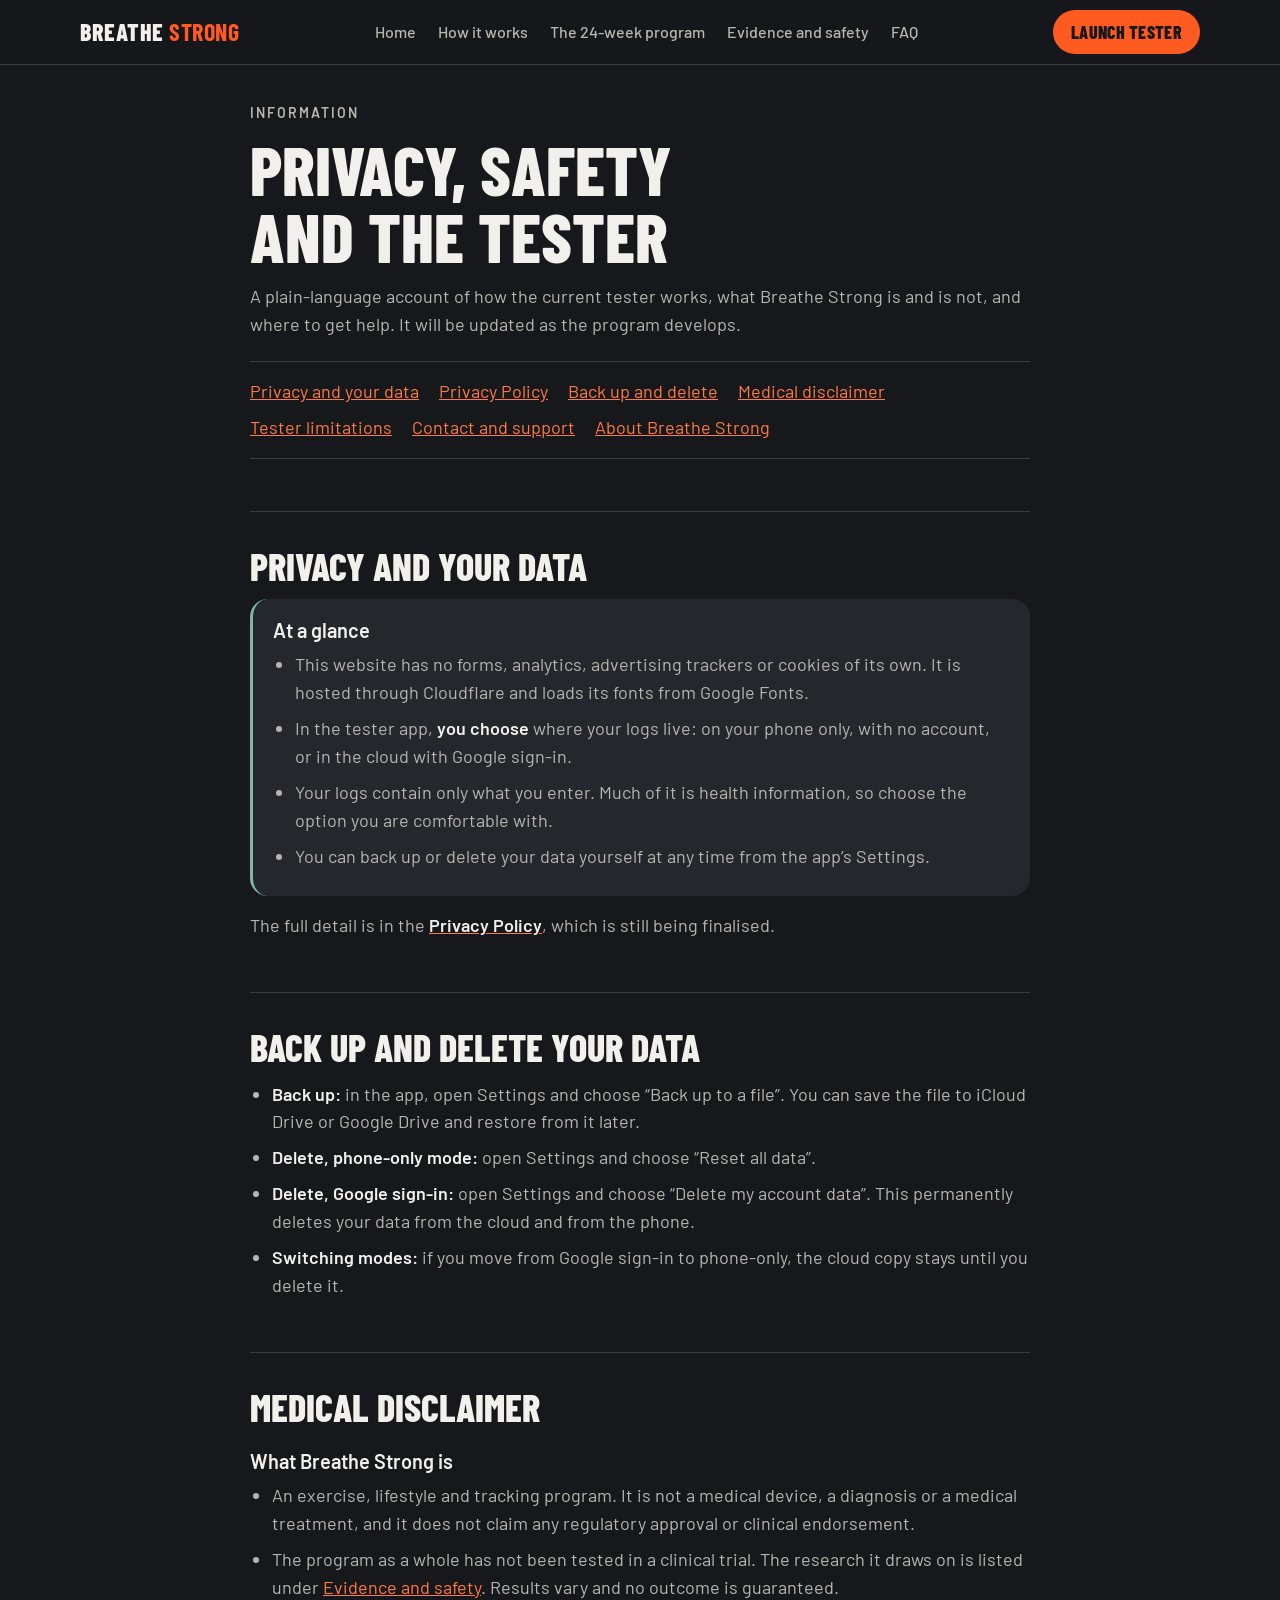
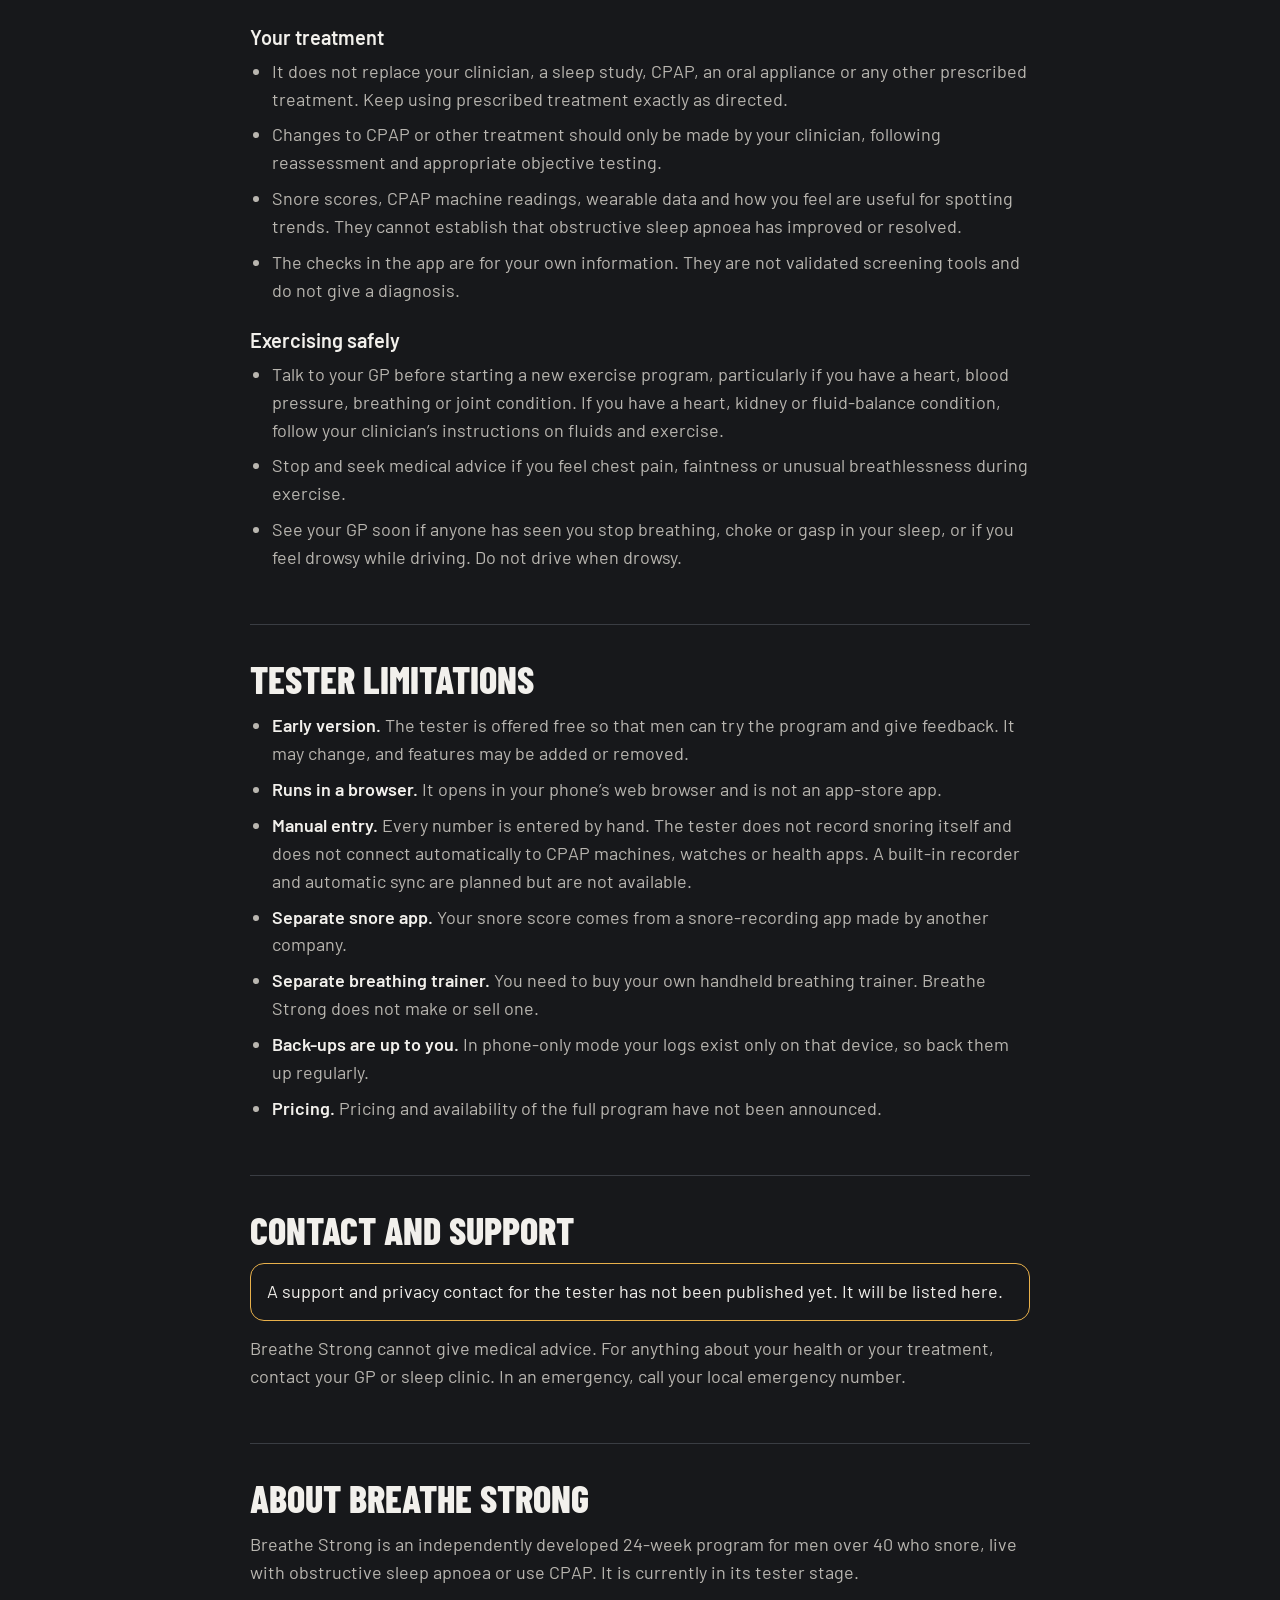
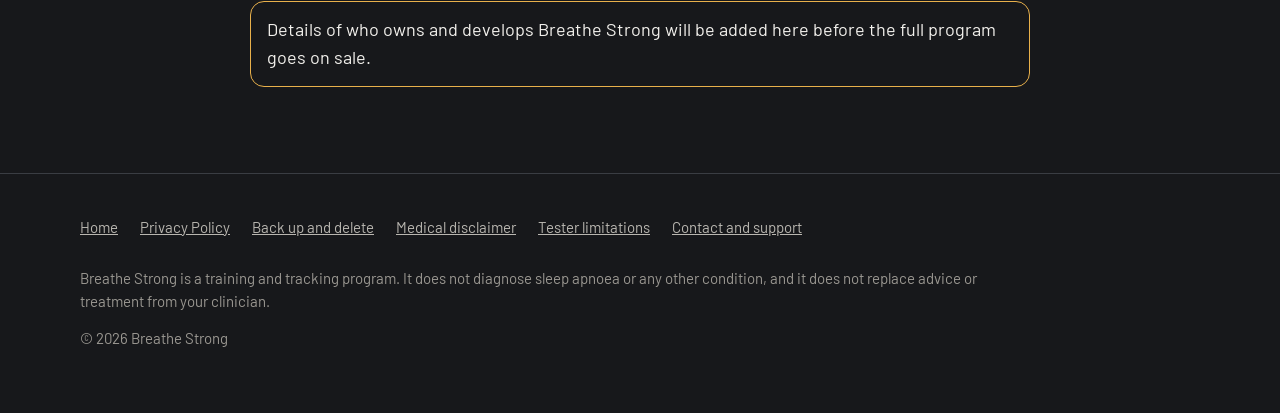
==== commit bab65d91: "Reclaim your life hero, treatment-and-training section, draft privacy policy - Hero: 'Reclaim your l" ====
--- a/about.html
+++ b/about.html
@@ -54,6 +54,7 @@
     <p>A plain-language account of how the current tester works, what Breathe Strong is and is not, and where to get help. It will be updated as the program develops.</p>
     <nav class="toc" aria-label="On this page">
       <a href="#privacy">Privacy and your data</a>
+      <a href="privacy.html">Privacy Policy</a>
       <a href="#data">Back up and delete</a>
       <a href="#disclaimer">Medical disclaimer</a>
       <a href="#tester">Tester limitations</a>
@@ -61,54 +62,20 @@
       <a href="#about">About Breathe Strong</a>
     </nav>
 
-    <!-- ============================================================
-         OWNER TODO LIST for this page. Nothing below may be invented.
-         Supply each item, then replace the matching "pending" notice.
-         1. Developer or business name (legal name, and trading name if different).
-         2. Support email address or contact form.
-         3. Privacy contact (who handles data requests) and how to reach them.
-         4. Legal jurisdiction (country or state whose privacy law applies).
-         5. Cloud data retention: how long Firebase data is kept, including after
-            an account goes inactive, and backup retention.
-         6. Firebase data access and deletion: who can access the cloud database,
-            the security rules in force, where data is hosted, and how deletion
-            requests are handled outside the in-app button.
-         7. Any other disclosures the law in that jurisdiction requires
-            (for example health-data handling, age limits, complaint routes).
-         ============================================================ -->
+    <!-- Owner TODO items for this page and the Privacy Policy are listed in LAUNCH-CHECKLIST.md. Nothing may be invented. -->
 
     <section aria-labelledby="privacy">
       <h2 id="privacy">Privacy and your data</h2>
       <div class="glance">
         <h3>At a glance</h3>
         <ul>
-          <li>This website collects nothing from you: no forms, analytics, advertising trackers or cookies of its own.</li>
-          <li>In the tester app, <b>you choose</b> where your logs live: on your phone only, or in the cloud with Google sign-in.</li>
+          <li>This website has no forms, analytics, advertising trackers or cookies of its own. It is hosted through Cloudflare and loads its fonts from Google Fonts.</li>
+          <li>In the tester app, <b>you choose</b> where your logs live: on your phone only, with no account, or in the cloud with Google sign-in.</li>
+          <li>Your logs contain only what you enter. Much of it is health information, so choose the option you are comfortable with.</li>
           <li>You can back up or delete your data yourself at any time from the app’s Settings.</li>
         </ul>
       </div>
-      <p class="pending">This is a factual summary of how the tester works today. It is not yet a complete legal privacy policy. The details still to be added are the responsible business, a privacy contact, the governing jurisdiction, and cloud retention and access arrangements.</p>
-      <!-- TODO (owner): items 1, 3, 4, 5, 6 and 7 from the list above are needed to turn this summary into a full privacy policy. -->
-
-      <h3>This website</h3>
-      <ul>
-        <li>No sign-up forms, no analytics and no advertising trackers, and it sets no cookies of its own.</li>
-        <li>It loads its fonts from Google Fonts and is hosted on GitHub Pages. Both services receive standard request information, such as your IP address, when a page loads.</li>
-      </ul>
-
-      <h3>The tester app: where your logs are kept</h3>
-      <p>When you first open the tester you choose one of two options.</p>
-      <div class="opts">
-        <div><h4>On this phone only</h4><p>No account. Your logs are saved in your browser’s storage on that device and are not sent to Breathe Strong. If you clear your browser data or lose the phone, they are gone unless you have made a backup.</p></div>
-        <div><h4>Google sign-in</h4><p>Your logs are saved to Breathe Strong’s cloud database, which runs on Google Firebase, linked to your Google account, with a copy on your phone. This lets them sync across your devices. The app asks for your consent before you sign in.</p></div>
-      </div>
-      <!-- TODO (owner): item 5 (cloud data retention) and item 6 (who can access the Firebase database, hosting region, security rules). -->
-
-      <h3>What the logs contain</h3>
-      <p>Only what you enter: your set-up choices, nightly entries such as snore score, tiredness, CPAP and wearable numbers, completed sessions, check results, body measures, and any sleep study results, appointments and questions you add. This is health information, so choose the storage option you are comfortable with.</p>
-
-      <h3>Other services the app contacts</h3>
-      <p>The app loads its fonts and its sign-in components from Google. Links to shops that sell breathing trainers open those companies’ own websites, which have their own privacy practices.</p>
+      <p>The full detail is in the <a href="privacy.html"><b>Privacy Policy</b></a>, which is still being finalised.</p>
     </section>
 
     <section aria-labelledby="data">
@@ -178,7 +145,7 @@
   <div class="wrap">
     <nav aria-label="Information">
       <a href="./">Home</a>
-      <a href="#privacy">Privacy and your data</a>
+      <a href="privacy.html">Privacy Policy</a>
       <a href="#data">Back up and delete</a>
       <a href="#disclaimer">Medical disclaimer</a>
       <a href="#tester">Tester limitations</a>
--- a/site.css
+++ b/site.css
@@ -62,7 +62,7 @@
 #wave{position:absolute;inset:0;width:100%;height:100%;opacity:.5}
 .hero::after{content:"";position:absolute;inset:auto 0 0 0;height:140px;background:linear-gradient(transparent,var(--bg));pointer-events:none}
 .hero .wrap{position:relative;z-index:1;display:grid;grid-template-columns:minmax(0,1.2fr) minmax(0,.8fr);gap:40px;align-items:center;width:100%}
-.hero h1{font-size:clamp(40px,6vw,78px);letter-spacing:-.5px}
+.hero h1{font-size:clamp(56px,8.4vw,112px);letter-spacing:-1px}
 .hero h1 span{display:block}
 .hero h1 span:last-child{color:var(--acc)}
 .hero .sub{font:600 clamp(20px,2.3vw,26px)/1.3 Barlow,sans-serif;color:var(--ink);margin:20px 0 12px;max-width:26em}
@@ -75,7 +75,7 @@
 .ringbox img{position:relative;width:64%}
 .breath{position:absolute;left:0;right:0;bottom:-46px;text-align:center;font:800 22px 'Barlow Condensed',sans-serif;text-transform:uppercase;letter-spacing:3px;color:var(--air)}
 .breath small{display:block;font:500 14px Barlow,sans-serif;letter-spacing:.3px;text-transform:none;color:var(--dim)}
-@media (max-width:860px){.hero{padding:84px 0 56px;min-height:0}.hero .wrap{grid-template-columns:1fr;gap:44px}.hero h1{font-size:clamp(36px,11.2vw,72px)}.ringbox{width:min(270px,66vw);margin-bottom:56px}.hero .cta .btn,.hero .cta .btn2{flex:1 1 100%}}
+@media (max-width:860px){.hero{padding:84px 0 56px;min-height:0}.hero .wrap{grid-template-columns:1fr;gap:44px}.hero h1{font-size:clamp(50px,15.5vw,96px)}.ringbox{width:min(270px,66vw);margin-bottom:56px}.hero .cta .btn,.hero .cta .btn2{flex:1 1 100%}}
 
 /* strip */
 .strip{border-block:1px solid var(--line);background:var(--deep);padding:0}
@@ -261,3 +261,25 @@
 .opts div{background:var(--card);border-radius:18px;padding:18px 20px}
 .opts p{margin:0}
 @media (max-width:640px){.opts{grid-template-columns:1fr}}
+
+/* privacy policy */
+.tbc{display:inline-block;border:1px solid var(--amb);color:var(--amb);border-radius:10px;padding:1px 9px;font-size:15px;font-weight:600}
+.kv{margin:0 0 16px;border:1px solid var(--line);border-radius:16px;padding:6px 18px}
+.kv dt{color:var(--ink);font-weight:600;padding-top:10px}
+.kv dd{margin:4px 0 0;padding-bottom:10px;border-bottom:1px solid var(--line)}
+.kv dd:last-child{border-bottom:0}
+.opts ul{padding-left:20px;margin:0}
+
+/* hero tagline */
+.tagline{font:800 clamp(24px,3.4vw,42px)/1.05 'Barlow Condensed',sans-serif;text-transform:uppercase;margin:12px 0 0;letter-spacing:.2px}
+.tagline em{font-style:normal;color:var(--acc);display:block}
+@media (max-width:860px){.tagline{font-size:clamp(22px,6.6vw,34px)}}
+/* treat the night, train for life */
+.pair{padding-top:40px}
+.pair .card svg{width:44px;height:44px;fill:none;stroke-width:2.5;stroke-linecap:round;stroke-linejoin:round;margin-bottom:14px;display:block}
+.pair .night{border-top:4px solid var(--air)}.pair .night svg{stroke:var(--air)}
+.pair .day{border-top:4px solid var(--acc)}.pair .day svg{stroke:var(--acc)}
+.pair .card p{font-size:19px}
+.closing{margin-top:34px;max-width:860px;border-left:3px solid var(--air);padding-left:20px}
+.closing .big{font:600 clamp(21px,2.6vw,27px)/1.35 Barlow,sans-serif;color:var(--ink);margin-bottom:12px}
+.closing p{color:var(--mut);margin:0;font-size:clamp(18px,2vw,20px)}
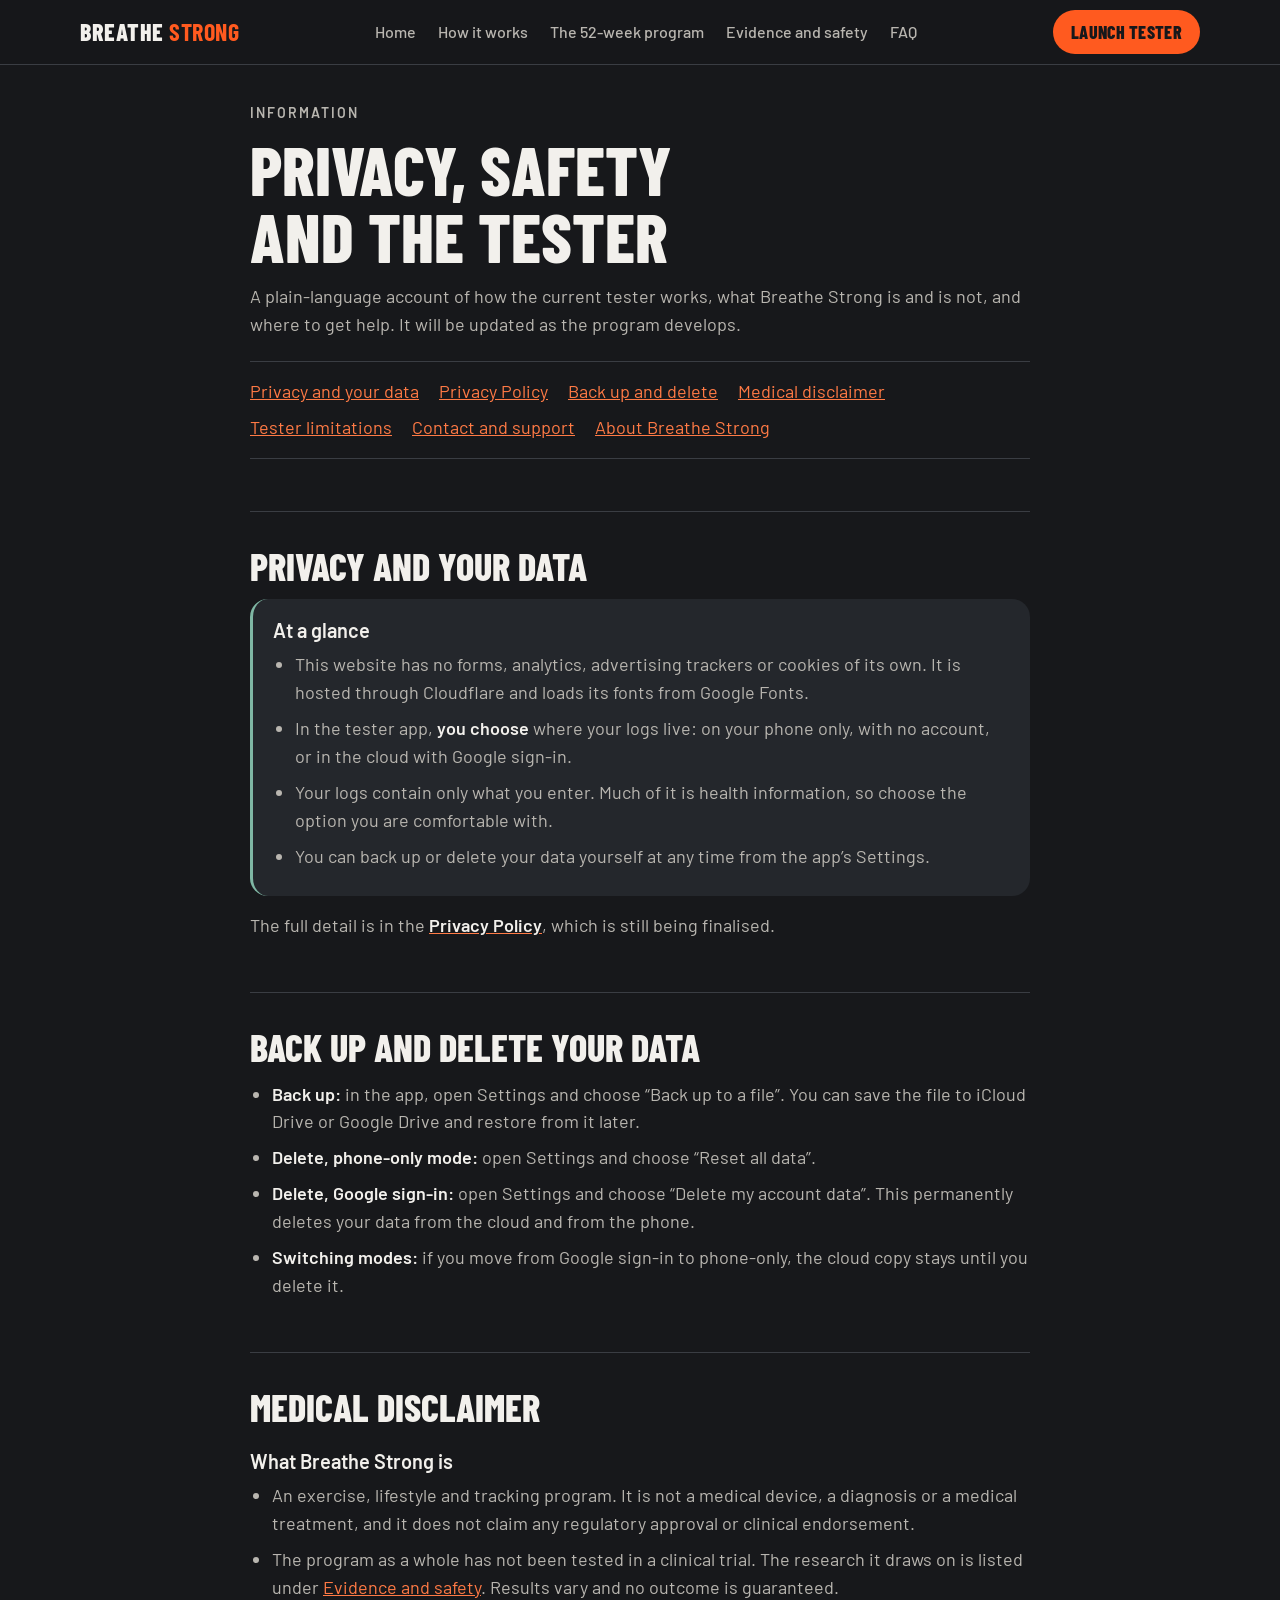
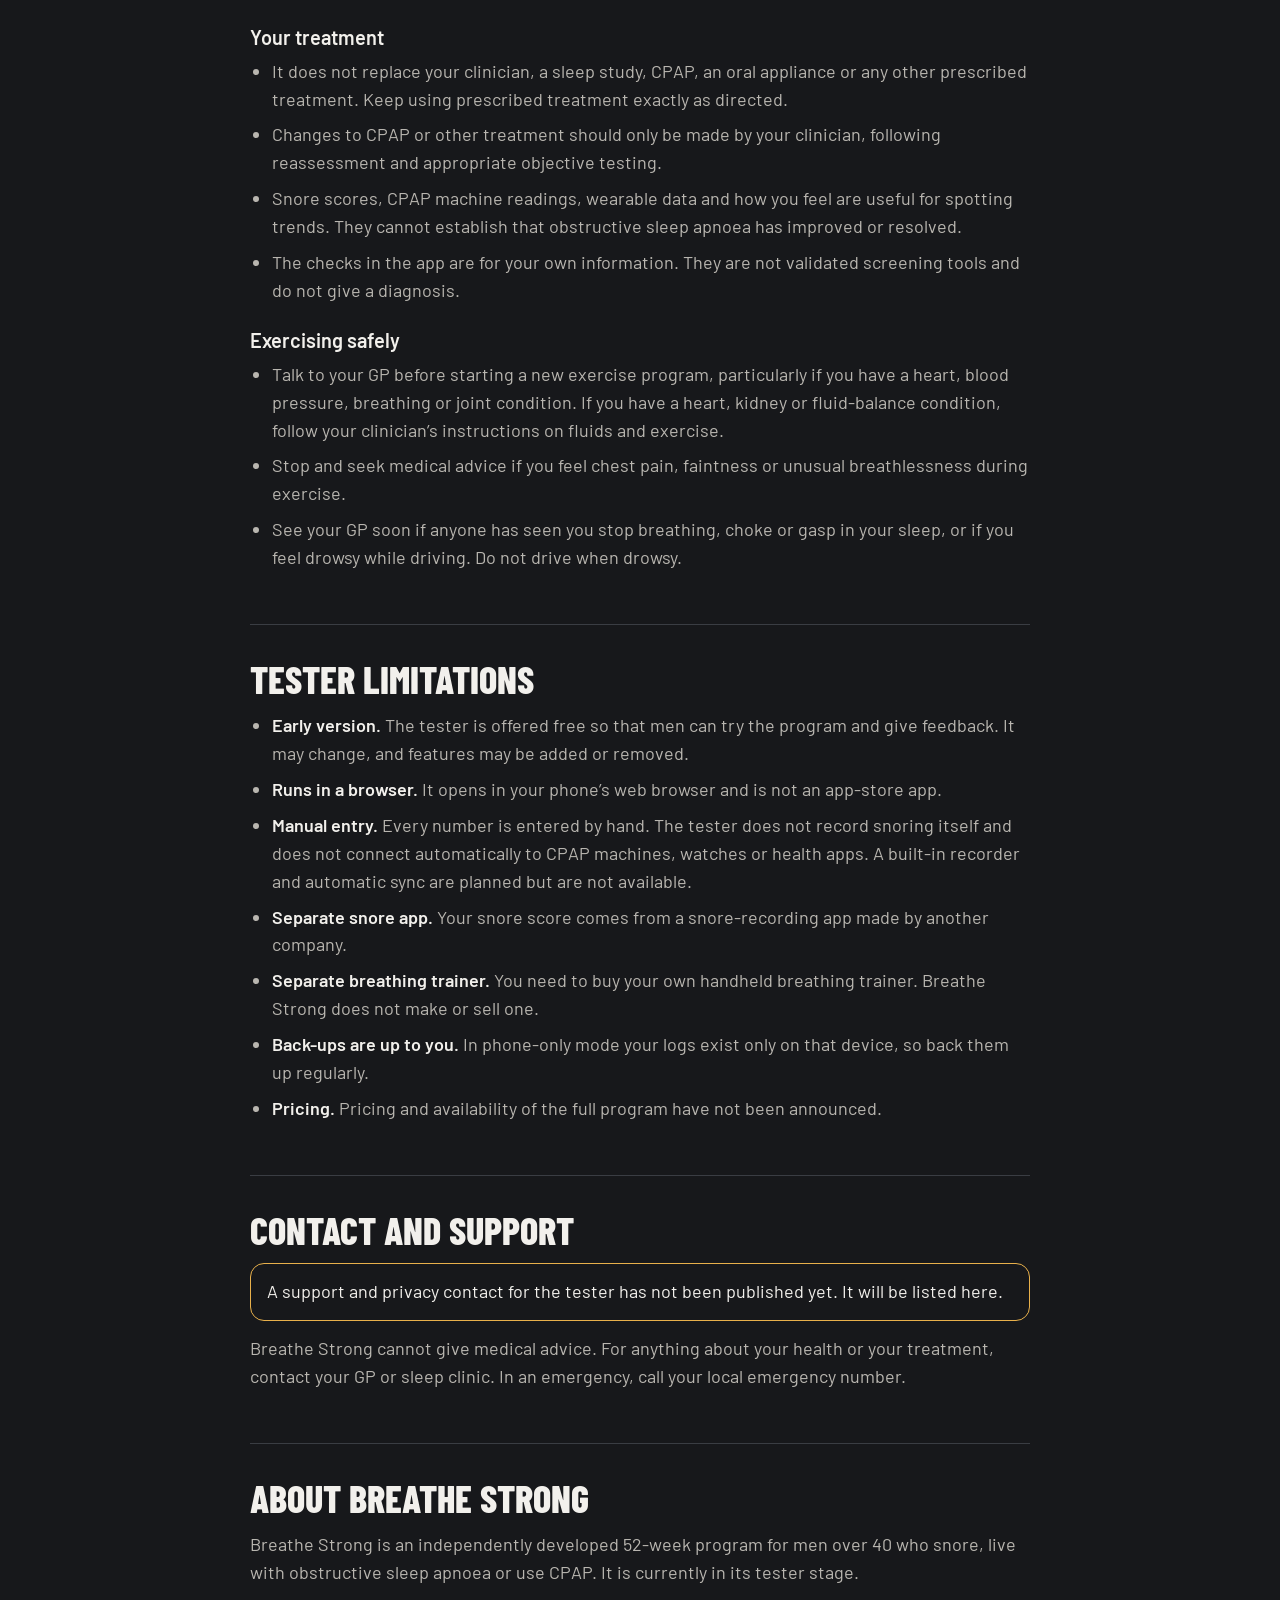
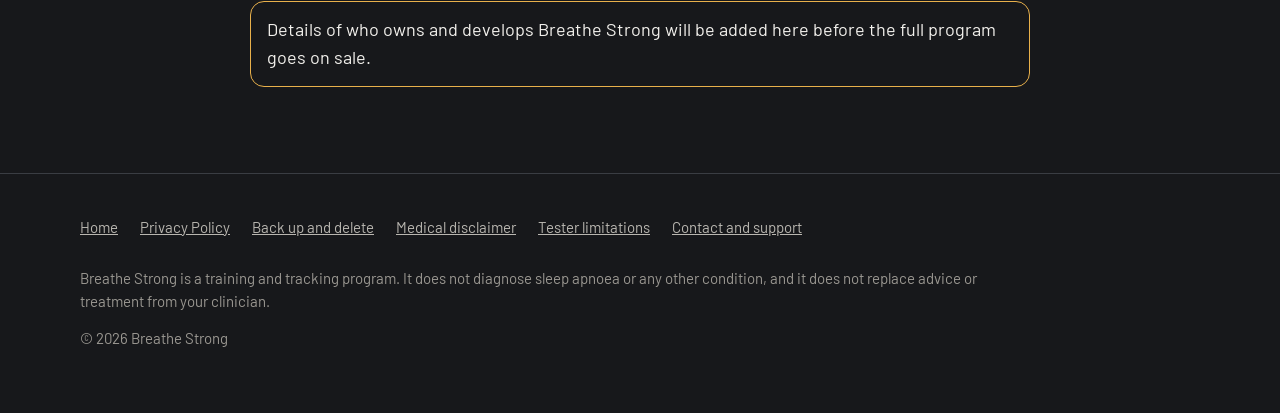
==== commit 3e97d88c: "Align the website with the released 52-week app - 52 weeks in four stages throughout: title, navigat" ====
--- a/about.html
+++ b/about.html
@@ -26,7 +26,7 @@
     <nav class="navlinks" aria-label="Main">
       <a href="./">Home</a>
       <a href="./#how">How it works</a>
-      <a href="./#journey">The 24-week program</a>
+      <a href="./#journey">The 52-week program</a>
       <a href="./#evidence">Evidence and safety</a>
       <a href="./#faq">FAQ</a>
     </nav>
@@ -37,7 +37,7 @@
         <nav aria-label="Main, mobile">
           <a href="./">Home</a>
           <a href="./#how">How it works</a>
-          <a href="./#journey">The 24-week program</a>
+          <a href="./#journey">The 52-week program</a>
           <a href="./#evidence">Evidence and safety</a>
           <a href="./#faq">FAQ</a>
           <a href="https://swornsealed.github.io/breathe-strong/">Launch tester</a>
@@ -135,7 +135,7 @@
       <h2 id="about">About Breathe Strong</h2>
       <!-- TODO (owner): item 1, who owns and develops Breathe Strong (name or business name, location), item 4, the
            legal jurisdiction, and any relevant qualifications or clinical advisers, only if real and verifiable. -->
-      <p>Breathe Strong is an independently developed 24-week program for men over 40 who snore, live with obstructive sleep apnoea or use CPAP. It is currently in its tester stage.</p>
+      <p>Breathe Strong is an independently developed 52-week program for men over 40 who snore, live with obstructive sleep apnoea or use CPAP. It is currently in its tester stage.</p>
       <p class="pending">Details of who owns and develops Breathe Strong will be added here before the full program goes on sale.</p>
     </section>
   </div>
--- a/site.css
+++ b/site.css
@@ -62,7 +62,7 @@
 #wave{position:absolute;inset:0;width:100%;height:100%;opacity:.5}
 .hero::after{content:"";position:absolute;inset:auto 0 0 0;height:140px;background:linear-gradient(transparent,var(--bg));pointer-events:none}
 .hero .wrap{position:relative;z-index:1;display:grid;grid-template-columns:minmax(0,1.2fr) minmax(0,.8fr);gap:40px;align-items:center;width:100%}
-.hero h1{font-size:clamp(56px,8.4vw,112px);letter-spacing:-1px}
+.hero h1{font-size:clamp(56px,7.6vw,100px);letter-spacing:-1px}
 .hero h1 span{display:block}
 .hero h1 span:last-child{color:var(--acc)}
 .hero .sub{font:600 clamp(20px,2.3vw,26px)/1.3 Barlow,sans-serif;color:var(--ink);margin:20px 0 12px;max-width:26em}
@@ -131,7 +131,7 @@
 @media (max-width:520px){.moves{grid-template-columns:repeat(2,minmax(0,1fr))}.moves figure:nth-child(3){display:none}}
 
 /* 24-week journey */
-.weeks{height:300vh;position:relative;background:var(--deep);padding:0}
+.weeks{height:420vh;position:relative;background:var(--deep);padding:0}
 .weeks .pin{position:sticky;top:0;height:100svh;display:flex;align-items:center;overflow:hidden;padding-top:64px}
 .weeks .wrap{width:100%}
 .weeks h2{font-size:clamp(28px,4vw,44px)}
@@ -146,7 +146,7 @@
 .phase p{color:var(--mut);margin:0}
 .track{position:relative;height:10px;border-radius:5px;background:var(--line);margin-top:20px;overflow:hidden}
 .track i{position:absolute;inset:0;background:var(--air);transform-origin:left;transform:scaleX(0)}
-.ticks{display:grid;grid-template-columns:2fr 3fr 3fr 16fr;font-size:14px;color:var(--dim);margin-top:8px;text-transform:uppercase;letter-spacing:1px}
+.ticks{display:grid;grid-template-columns:repeat(4,1fr);font-size:14px;color:var(--dim);margin-top:8px;text-transform:uppercase;letter-spacing:1px}
 .ticks span{white-space:nowrap;overflow:hidden}
 @media (max-width:640px){.ticks{display:none}.wk .num{letter-spacing:-2px}}
 @media (max-height:620px){.weeks .intro{display:none}}
@@ -248,7 +248,7 @@
 .facts{list-style:none;padding:0;margin:30px auto 0;display:flex;flex-wrap:wrap;justify-content:center;gap:8px;max-width:760px}
 .facts li{border:1px solid var(--line);border-radius:20px;padding:7px 14px;color:var(--mut);font-size:15px}
 /* phones: tighter rhythm and a shorter pinned timeline */
-@media (max-width:760px){.sechead{margin-bottom:26px}.weeks{height:240vh}.final{padding:72px 0}.card{padding:22px}.deal .grid2{margin-top:28px;gap:24px}}
+@media (max-width:760px){.sechead{margin-bottom:26px}.weeks{height:340vh}.final{padding:72px 0}.card{padding:22px}.deal .grid2{margin-top:28px;gap:24px}}
 
 /* information page structure */
 .doc section{padding:0}
@@ -275,7 +275,7 @@
 .tagline em{font-style:normal;color:var(--acc);display:block}
 @media (max-width:860px){.tagline{font-size:clamp(22px,6.6vw,34px)}}
 /* treat the night, train for life */
-.pair{padding-top:40px}
+
 .pair .card svg{width:44px;height:44px;fill:none;stroke-width:2.5;stroke-linecap:round;stroke-linejoin:round;margin-bottom:14px;display:block}
 .pair .night{border-top:4px solid var(--air)}.pair .night svg{stroke:var(--air)}
 .pair .day{border-top:4px solid var(--acc)}.pair .day svg{stroke:var(--acc)}
@@ -283,3 +283,70 @@
 .closing{margin-top:34px;max-width:860px;border-left:3px solid var(--air);padding-left:20px}
 .closing .big{font:600 clamp(21px,2.6vw,27px)/1.35 Barlow,sans-serif;color:var(--ink);margin-bottom:12px}
 .closing p{color:var(--mut);margin:0;font-size:clamp(18px,2vw,20px)}
+
+/* hero copy hierarchy */
+.hero .lead{margin-bottom:22px}
+.hero .lead.more{margin:26px 0 0}
+.hero .note{margin-top:18px}
+.closeline{font:800 clamp(22px,2.6vw,30px)/1.1 'Barlow Condensed',sans-serif;text-transform:uppercase;color:var(--air);margin:22px 0 0;letter-spacing:.4px}
+/* why breathe strong exists */
+.why{padding-top:48px}
+.whygrid{display:grid;grid-template-columns:minmax(0,1.05fr) minmax(0,.95fr);gap:48px;align-items:start}
+.whygrid p{color:var(--mut);font-size:clamp(18px,2vw,20px)}
+.whygrid .point{color:var(--ink);font-weight:500;border-left:3px solid var(--acc);padding-left:16px;margin-top:20px}
+.goals{list-style:none;margin:0;padding:0;display:grid;gap:12px}
+.goals li{display:flex;gap:16px;align-items:flex-start;background:var(--card);border-radius:18px;padding:18px 20px;color:var(--mut)}
+.goals li.main{border-left:4px solid var(--acc)}
+.goals span{font:800 26px/1 'Barlow Condensed',sans-serif;color:var(--acc);flex:0 0 auto;padding-top:2px}
+.goals li:not(.main) span{color:var(--dim)}
+.goals b{color:var(--ink);font-weight:600}
+@media (max-width:860px){.whygrid{grid-template-columns:1fr;gap:28px}.why{padding-top:24px}}
+/* roadmap */
+.road{padding:72px 0}
+.road h2{font-size:clamp(30px,4.4vw,46px);margin-bottom:24px}
+.stages{list-style:none;margin:0;padding:0;display:grid;grid-template-columns:repeat(4,minmax(0,1fr));gap:10px}
+.stages li{border-radius:18px;padding:18px;display:flex;flex-direction:column;gap:4px;background:var(--card);border-top:4px solid var(--air)}
+.stages li.later{background:transparent;border:1px dashed var(--edge)}
+.stages .m{font:600 14px/1.2 Barlow,sans-serif;letter-spacing:1.4px;text-transform:uppercase;color:var(--air)}
+.stages .later .m,.stages .later b{color:var(--dim)}
+.stages b{font:800 30px/1 'Barlow Condensed',sans-serif;text-transform:uppercase}
+.stages .s{color:var(--mut);font-size:15px}
+@media (max-width:760px){.stages{grid-template-columns:repeat(2,minmax(0,1fr))}.road{padding:56px 0}}
+
+/* 12-month journey */
+.road h2{max-width:18em}
+.roadcopy{display:grid;grid-template-columns:repeat(2,minmax(0,1fr));gap:12px 48px;margin-bottom:30px}
+.roadcopy p{color:var(--mut)}
+.roadcopy .lede{color:var(--ink);font-weight:600;font-size:clamp(19px,2.1vw,22px)}
+@media (max-width:860px){.roadcopy{grid-template-columns:1fr}}
+.stages .s{flex:1}
+.stages .st{font:600 13.5px/1.2 Barlow,sans-serif;letter-spacing:1.2px;text-transform:uppercase;color:var(--air);margin-top:10px;font-size:14px}
+.stages .later .st{color:var(--amb)}
+.stages .later b{color:var(--mut)}
+.stages .later .m{color:var(--dim)}
+@media (max-width:760px){.stages{grid-template-columns:1fr}}
+.roadclose{font:800 clamp(26px,3.6vw,40px)/1.05 'Barlow Condensed',sans-serif;text-transform:uppercase;margin:34px 0 0;max-width:20em;text-wrap:balance}
+
+/* membership and pricing */
+.plans{display:grid;grid-template-columns:repeat(2,minmax(0,1fr));gap:18px;margin:22px 0 18px;align-items:stretch}
+@media (max-width:760px){.plans{grid-template-columns:1fr}}
+.plan{background:var(--card);border-radius:24px;padding:28px;display:flex;flex-direction:column;border:2px solid transparent;position:relative}
+.plan.best{border-color:var(--acc)}
+.plan .rec{align-self:flex-start;font:600 14px/1 Barlow,sans-serif;letter-spacing:1.2px;text-transform:uppercase;color:#17181B;background:var(--acc);border-radius:12px;padding:7px 11px;margin-bottom:14px}
+.plan h3{font-size:30px}
+.plan .pitch{color:var(--air);font:800 22px/1.1 'Barlow Condensed',sans-serif;text-transform:uppercase;margin:8px 0 14px}
+.plan .price{display:flex;align-items:baseline;gap:10px;margin:0}
+.plan .price b{font:800 clamp(48px,7vw,68px)/1 'Barlow Condensed',sans-serif}
+.plan .price span{color:var(--mut)}
+.plan .ptag{color:var(--mut);font-size:15px;margin:8px 0 0}
+.plan .hl{font:800 20px/1.1 'Barlow Condensed',sans-serif;text-transform:uppercase;color:var(--acct);margin:14px 0 0;letter-spacing:.4px}
+.plan .plain{flex:1;margin:14px 0 20px}
+.plan .btn{width:100%;border:0;cursor:pointer}
+.plan .btn:disabled{background:var(--edge);color:var(--mut);cursor:not-allowed;transform:none}
+.plan .small{color:var(--dim);font-size:15px;text-align:center;margin:8px 0 0}
+.member .pending{border:1px solid var(--amb);border-radius:14px;padding:14px 16px;color:var(--ink);max-width:900px}
+.member .pending b{color:var(--amb)}
+.trial{margin-top:30px;gap:36px}
+.trial h3{font-size:24px;margin-bottom:10px}
+.steps{margin:0;padding-left:22px;color:var(--mut)}
+.steps li{padding:5px 0}
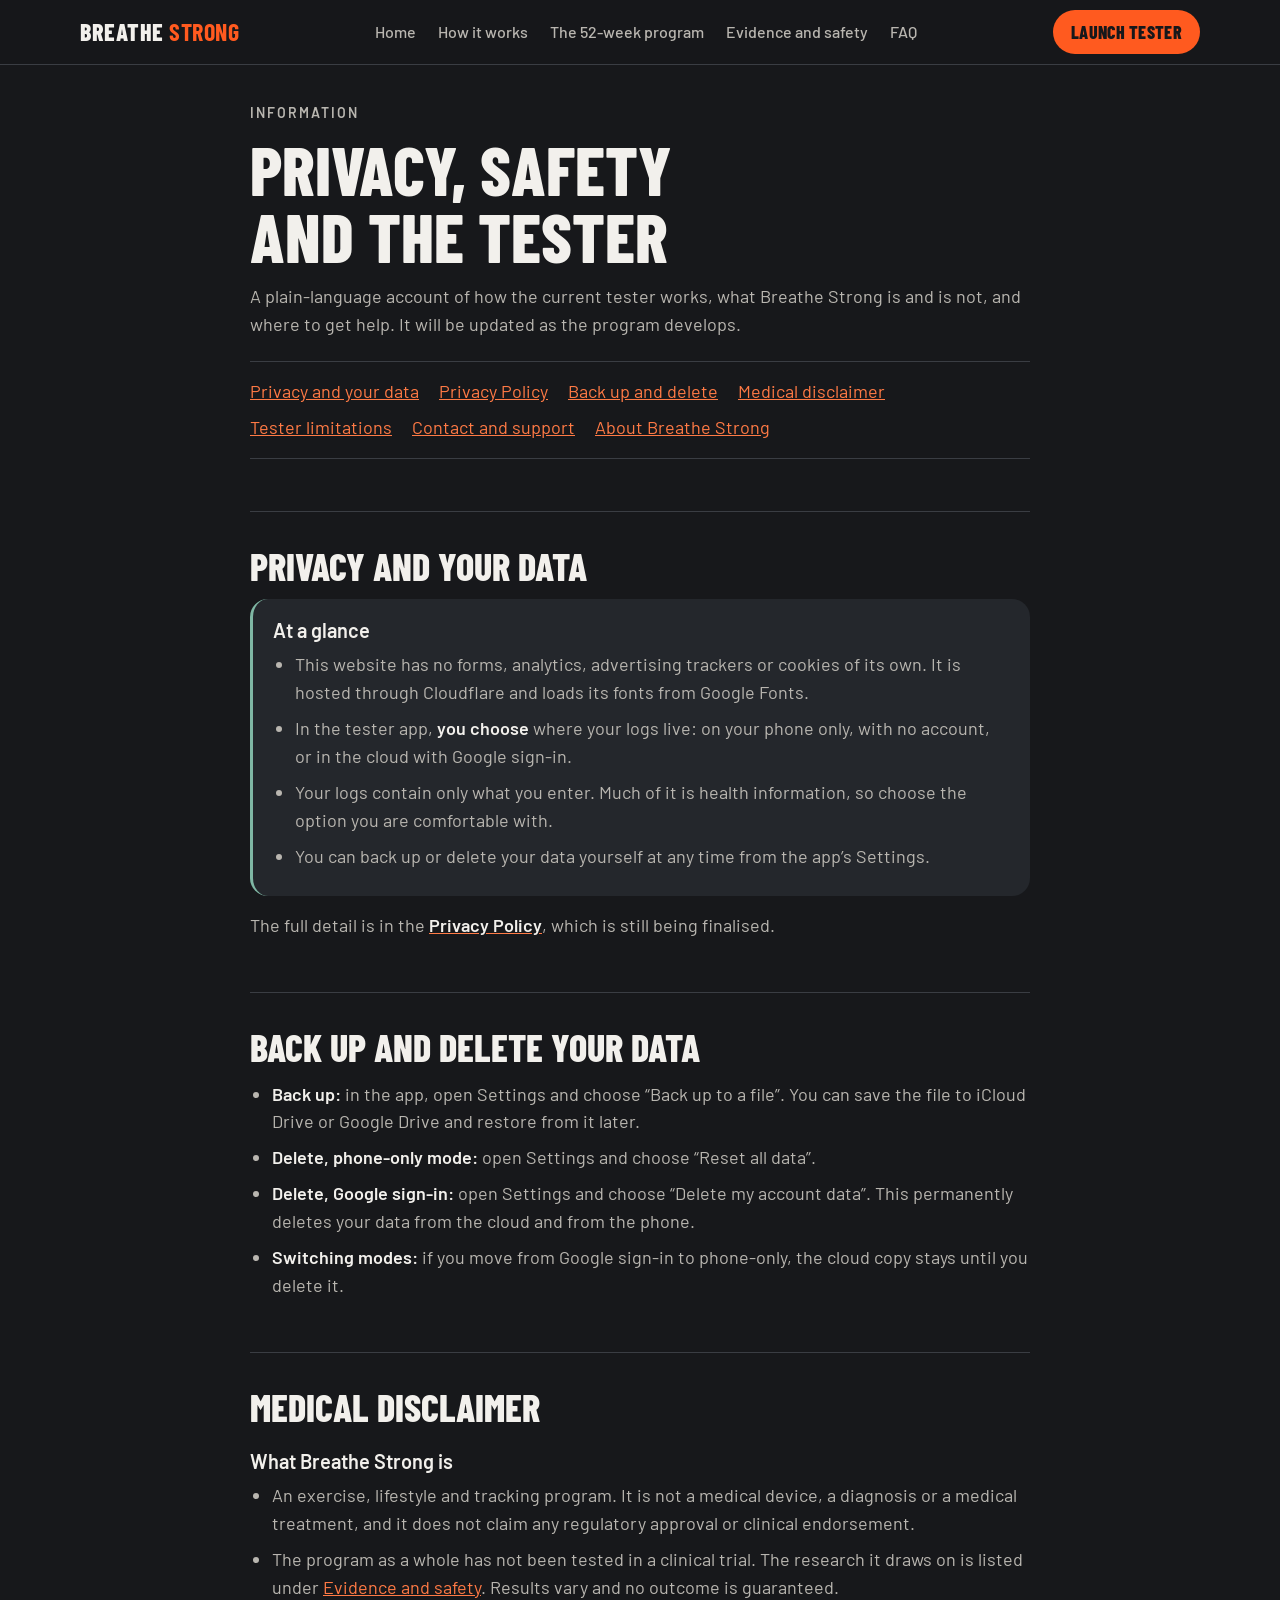
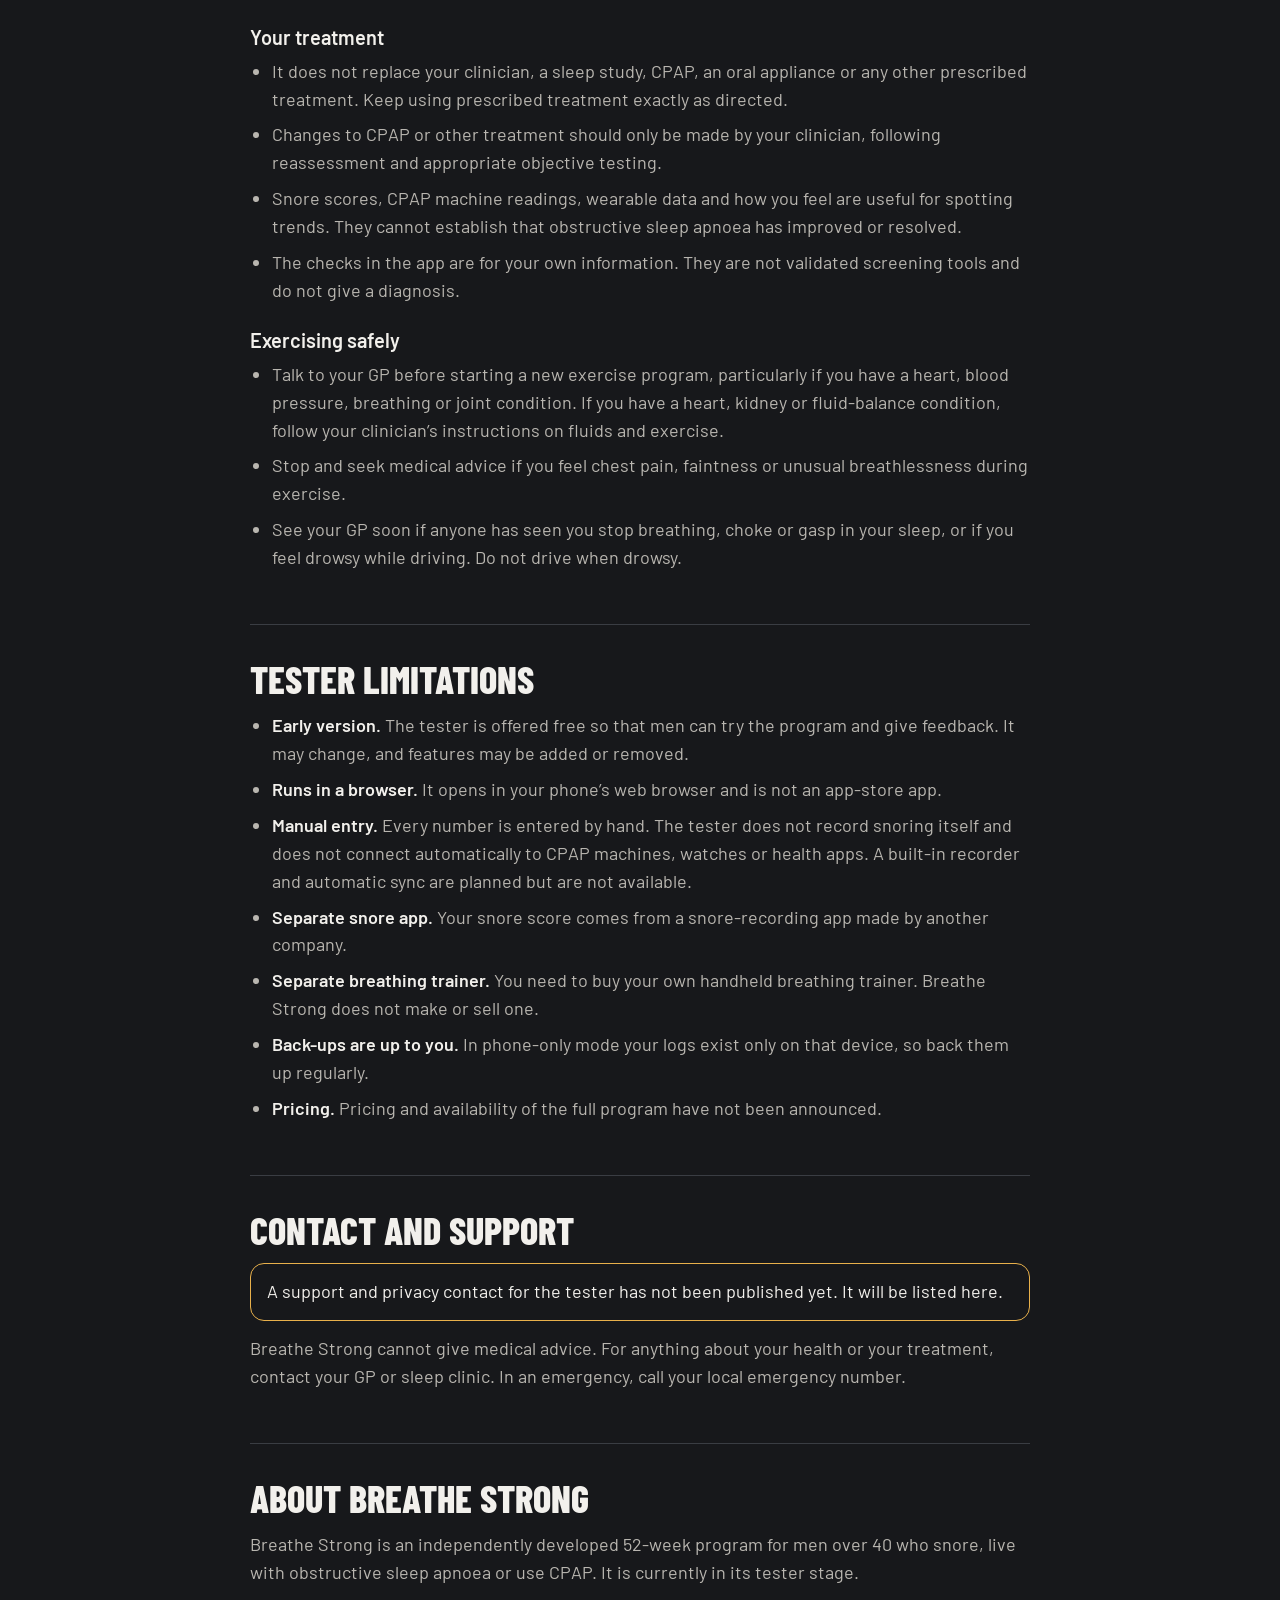
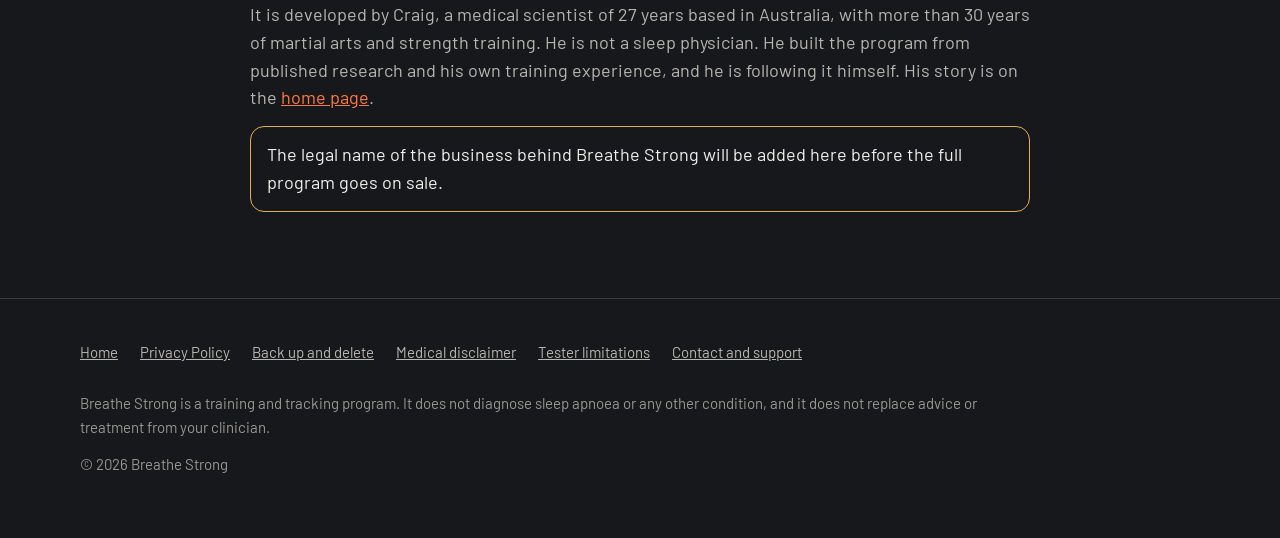
==== commit 8e02bfe2: "Add the founder's story and name the developer on the information page Co-Authored-By: Claude Fable " ====
--- a/about.html
+++ b/about.html
@@ -136,7 +136,8 @@
       <!-- TODO (owner): item 1, who owns and develops Breathe Strong (name or business name, location), item 4, the
            legal jurisdiction, and any relevant qualifications or clinical advisers, only if real and verifiable. -->
       <p>Breathe Strong is an independently developed 52-week program for men over 40 who snore, live with obstructive sleep apnoea or use CPAP. It is currently in its tester stage.</p>
-      <p class="pending">Details of who owns and develops Breathe Strong will be added here before the full program goes on sale.</p>
+      <p>It is developed by Craig, a medical scientist of 27 years based in Australia, with more than 30 years of martial arts and strength training. He is not a sleep physician. He built the program from published research and his own training experience, and he is following it himself. His story is on the <a href="./#craig">home page</a>.</p>
+      <p class="pending">The legal name of the business behind Breathe Strong will be added here before the full program goes on sale.</p>
     </section>
   </div>
 </main>
--- a/site.css
+++ b/site.css
@@ -131,7 +131,7 @@
 @media (max-width:520px){.moves{grid-template-columns:repeat(2,minmax(0,1fr))}.moves figure:nth-child(3){display:none}}
 
 /* 24-week journey */
-.weeks{height:420vh;position:relative;background:var(--deep);padding:0}
+.weeks{background:var(--deep)}
 .weeks .pin{position:sticky;top:0;height:100svh;display:flex;align-items:center;overflow:hidden;padding-top:64px}
 .weeks .wrap{width:100%}
 .weeks h2{font-size:clamp(28px,4vw,44px)}
@@ -248,7 +248,7 @@
 .facts{list-style:none;padding:0;margin:30px auto 0;display:flex;flex-wrap:wrap;justify-content:center;gap:8px;max-width:760px}
 .facts li{border:1px solid var(--line);border-radius:20px;padding:7px 14px;color:var(--mut);font-size:15px}
 /* phones: tighter rhythm and a shorter pinned timeline */
-@media (max-width:760px){.sechead{margin-bottom:26px}.weeks{height:340vh}.final{padding:72px 0}.card{padding:22px}.deal .grid2{margin-top:28px;gap:24px}}
+@media (max-width:760px){.sechead{margin-bottom:26px}.final{padding:72px 0}.card{padding:22px}.deal .grid2{margin-top:28px;gap:24px}}
 
 /* information page structure */
 .doc section{padding:0}
@@ -288,7 +288,6 @@
 .hero .lead{margin-bottom:22px}
 .hero .lead.more{margin:26px 0 0}
 .hero .note{margin-top:18px}
-.closeline{font:800 clamp(22px,2.6vw,30px)/1.1 'Barlow Condensed',sans-serif;text-transform:uppercase;color:var(--air);margin:22px 0 0;letter-spacing:.4px}
 /* why breathe strong exists */
 .why{padding-top:48px}
 .whygrid{display:grid;grid-template-columns:minmax(0,1.05fr) minmax(0,.95fr);gap:48px;align-items:start}
@@ -350,3 +349,39 @@
 .trial h3{font-size:24px;margin-bottom:10px}
 .steps{margin:0;padding-left:22px;color:var(--mut)}
 .steps li{padding:5px 0}
+
+/* week explorer: a draggable slider, so the page scrolls past normally */
+.weeks .pin{position:static;height:auto;display:block;overflow:visible;padding-top:0}
+.explorer{margin-top:8px}
+.explorer .phase{min-height:7em}
+#wkr{-webkit-appearance:none;appearance:none;width:100%;height:44px;margin:14px 0 0;background:transparent;cursor:pointer;--fill:0%;--c:var(--air)}
+#wkr.end{--c:var(--acc)}
+#wkr::-webkit-slider-runnable-track{height:10px;border-radius:5px;background:linear-gradient(to right,var(--c) var(--fill),var(--line) var(--fill))}
+#wkr::-moz-range-track{height:10px;border-radius:5px;background:var(--line)}
+#wkr::-moz-range-progress{height:10px;border-radius:5px;background:var(--c)}
+#wkr::-webkit-slider-thumb{-webkit-appearance:none;width:30px;height:30px;border-radius:50%;background:var(--ink);border:4px solid var(--acc);margin-top:-10px}
+#wkr::-moz-range-thumb{width:22px;height:22px;border-radius:50%;background:var(--ink);border:4px solid var(--acc)}
+#wkr:focus-visible{outline:3px solid var(--ink);outline-offset:4px;border-radius:8px}
+.weeks .ticks{margin-top:2px}
+@media (max-width:640px){.weeks .ticks{display:grid;font-size:14px;letter-spacing:.5px}}
+@media (max-height:620px){.weeks .intro{display:block}}
+
+/* hero hook: the answer to the three questions */
+.hook{font:600 clamp(21px,2.5vw,29px)/1.25 Barlow,sans-serif;color:var(--ink);margin:6px 0 26px;max-width:24em}
+.hook span{display:block;text-wrap:balance}
+.hook span:last-child{font-weight:700}
+.hook em{font-style:normal;color:var(--acc)}
+.hero .sub{font-size:clamp(17px,1.9vw,20px);font-weight:500;color:var(--mut);margin:18px 0 10px}
+
+/* phones and tablets in one column: no breathing ring, so the page reaches the next section sooner */
+@media (max-width:860px){.ringbox{display:none}.hero{padding-bottom:40px}}
+@media (max-width:430px){.logo{font-size:21px}header .btn.sm{font-size:16px;padding:6px 12px}header .wrap{gap:8px}.right{gap:8px}}
+
+/* founder's story */
+.founder h2{max-width:14em;margin-bottom:26px}
+.story{max-width:760px}
+.story p{color:var(--mut);font-size:clamp(18px,2vw,20px);margin-bottom:18px}
+.story .lede{color:var(--ink);font-weight:600;font-size:clamp(20px,2.3vw,24px);line-height:1.4}
+.story .pull{font:800 clamp(28px,4.2vw,44px)/1.05 'Barlow Condensed',sans-serif;text-transform:uppercase;color:var(--ink);border-left:4px solid var(--acc);padding-left:18px;margin:30px 0}
+.story .sign{font:800 34px/1 'Barlow Condensed',sans-serif;text-transform:uppercase;color:var(--ink);margin:26px 0 0}
+.story .sign span{display:block;font:500 15px/1.4 Barlow,sans-serif;letter-spacing:1px;color:var(--air);margin-top:6px}
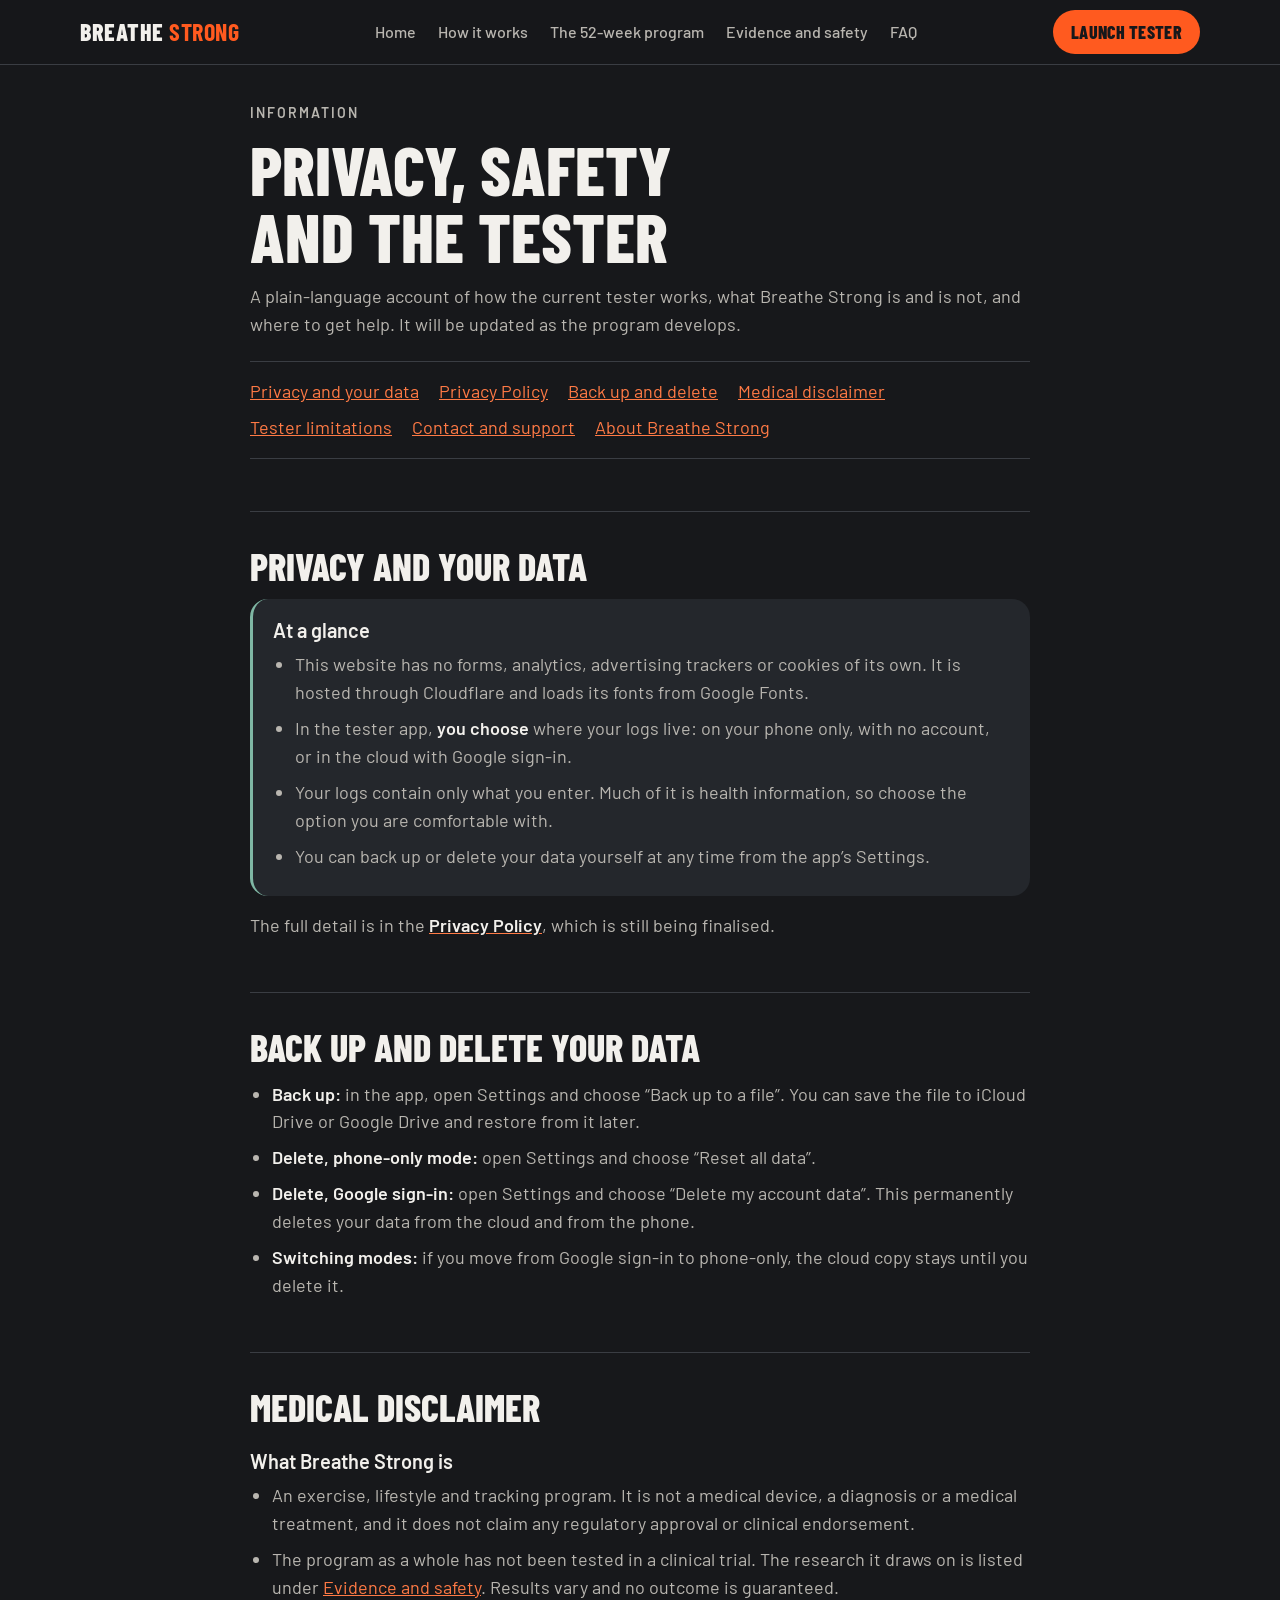
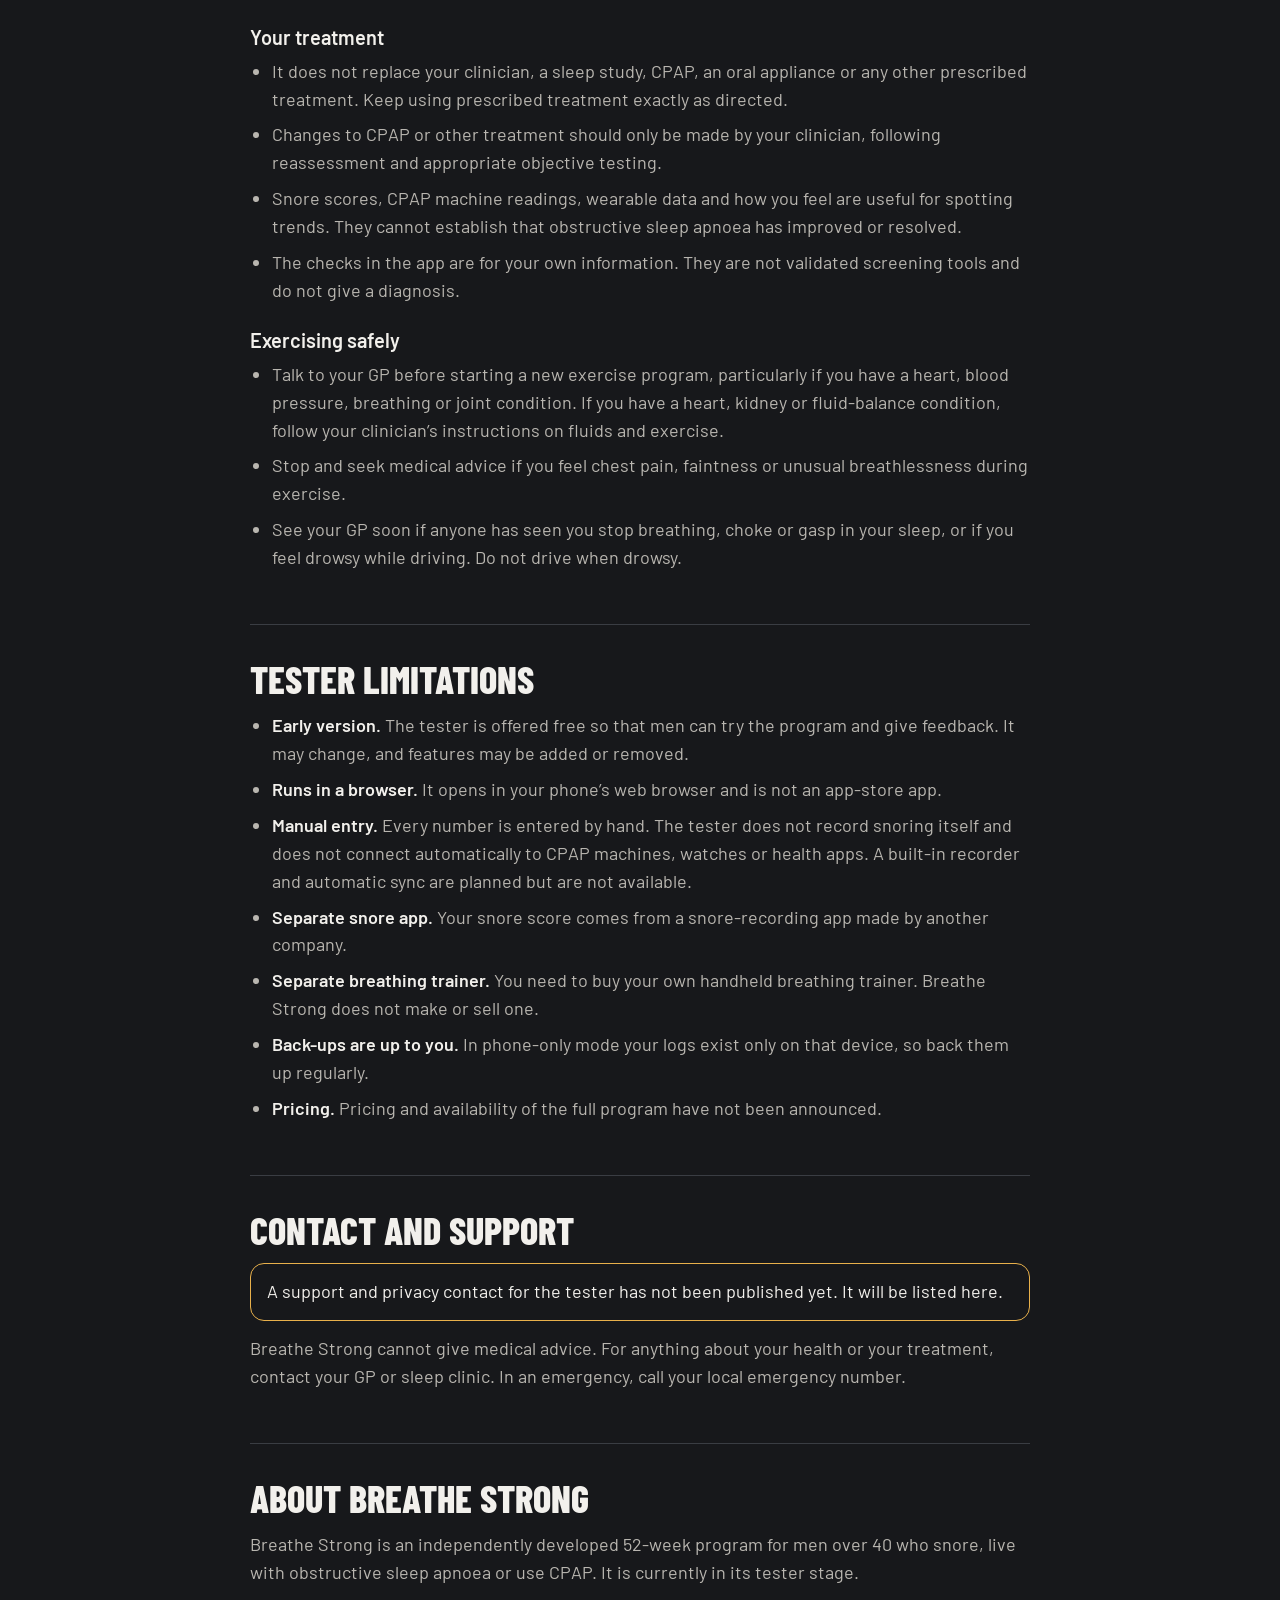
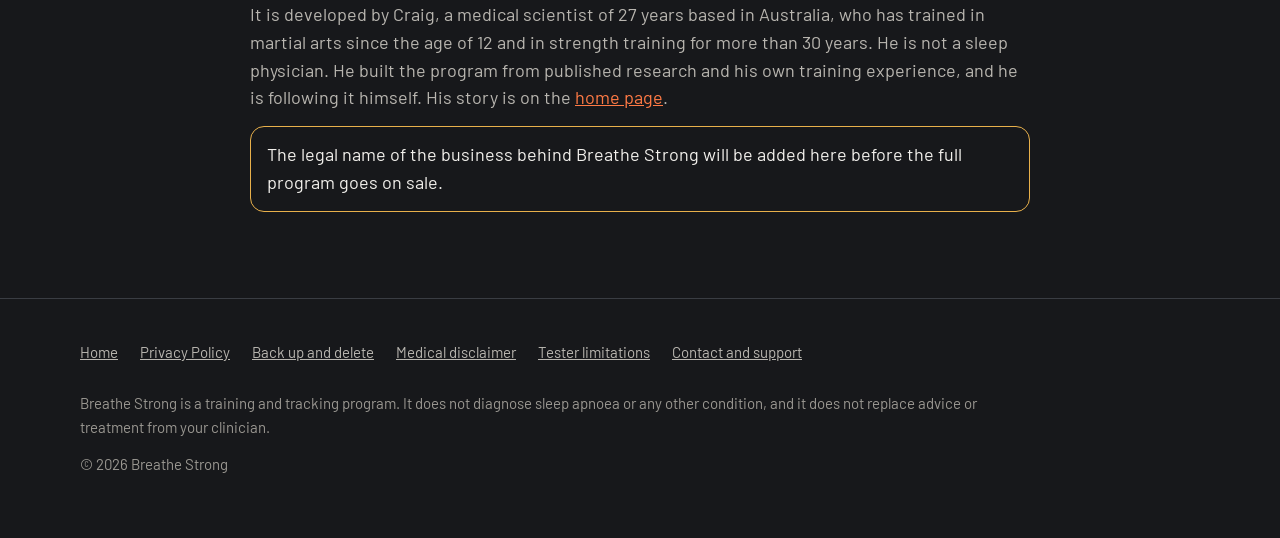
==== commit 534417e2: "Founder's story: Gracie jiu-jitsu, training since 12, friends, and more to it than weight Co-Authore" ====
--- a/about.html
+++ b/about.html
@@ -136,7 +136,7 @@
       <!-- TODO (owner): item 1, who owns and develops Breathe Strong (name or business name, location), item 4, the
            legal jurisdiction, and any relevant qualifications or clinical advisers, only if real and verifiable. -->
       <p>Breathe Strong is an independently developed 52-week program for men over 40 who snore, live with obstructive sleep apnoea or use CPAP. It is currently in its tester stage.</p>
-      <p>It is developed by Craig, a medical scientist of 27 years based in Australia, with more than 30 years of martial arts and strength training. He is not a sleep physician. He built the program from published research and his own training experience, and he is following it himself. His story is on the <a href="./#craig">home page</a>.</p>
+      <p>It is developed by Craig, a medical scientist of 27 years based in Australia, who has trained in martial arts since the age of 12 and in strength training for more than 30 years. He is not a sleep physician. He built the program from published research and his own training experience, and he is following it himself. His story is on the <a href="./#craig">home page</a>.</p>
       <p class="pending">The legal name of the business behind Breathe Strong will be added here before the full program goes on sale.</p>
     </section>
   </div>
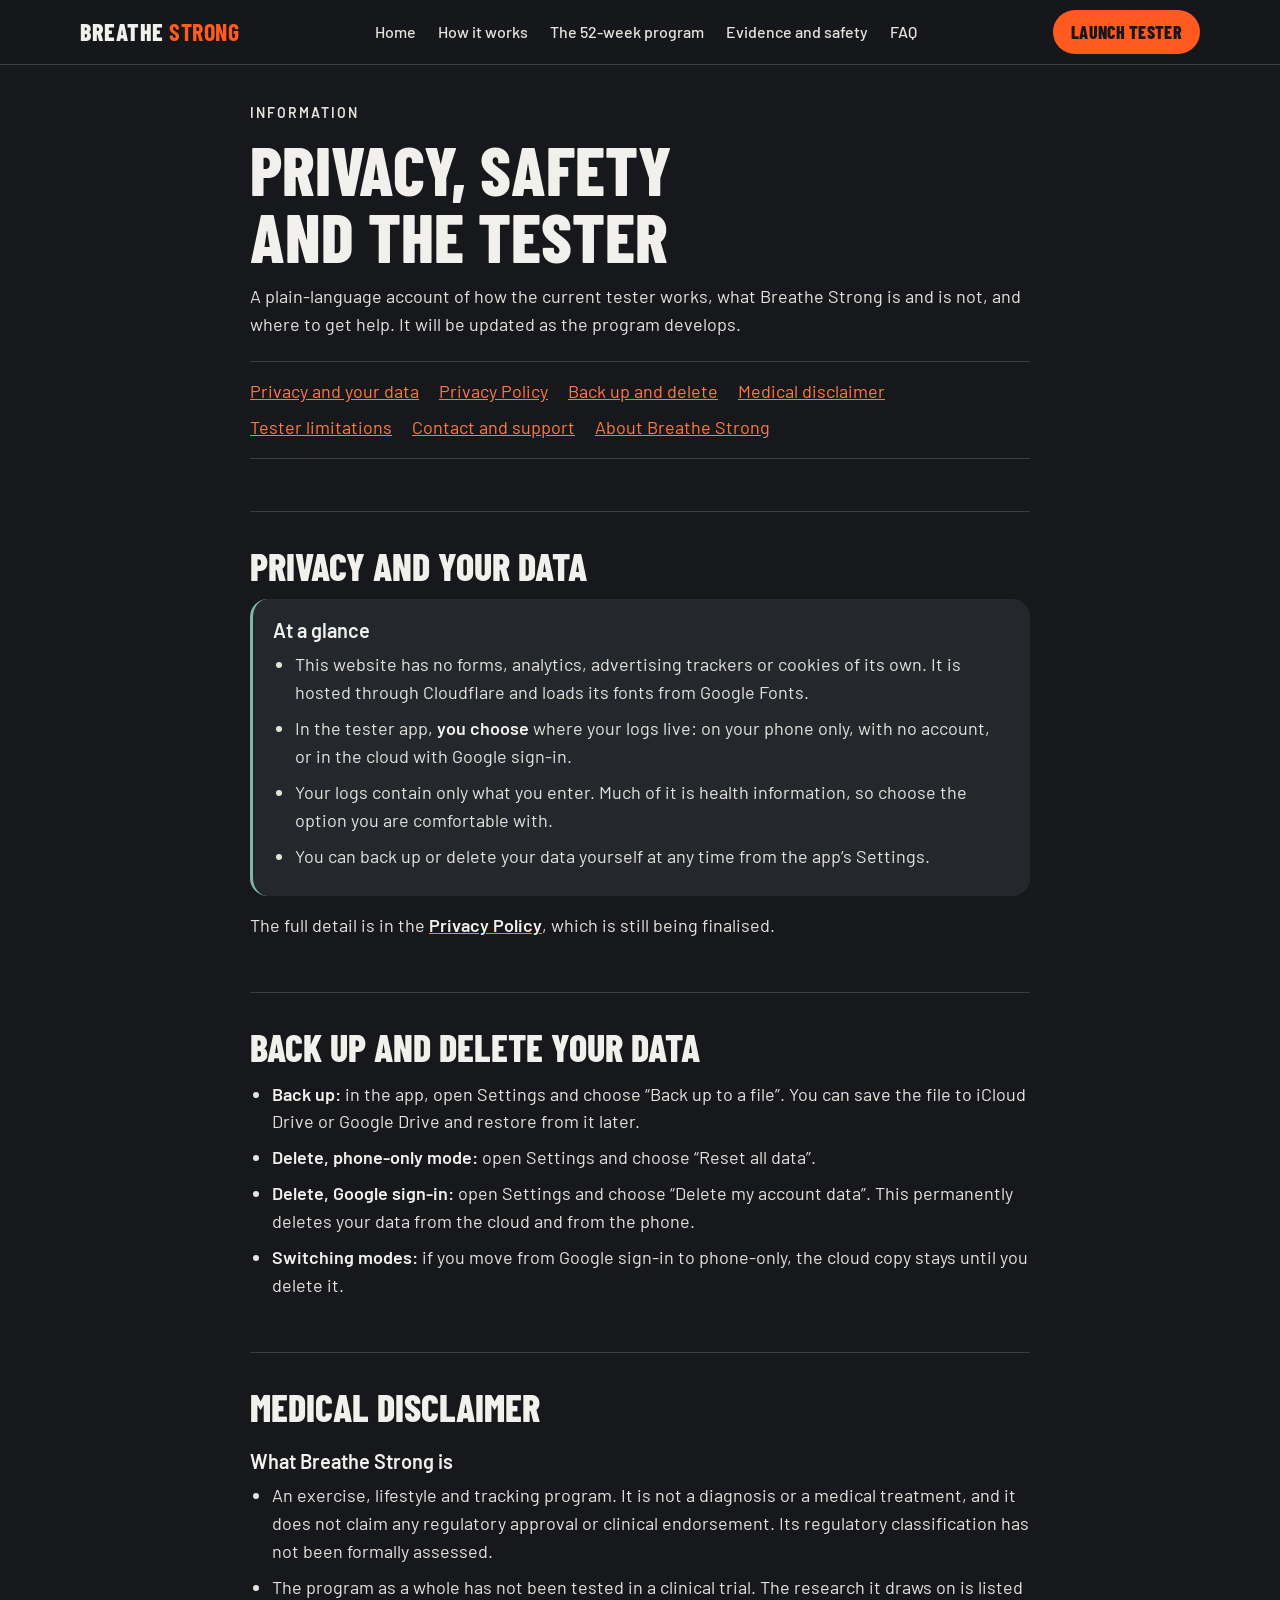
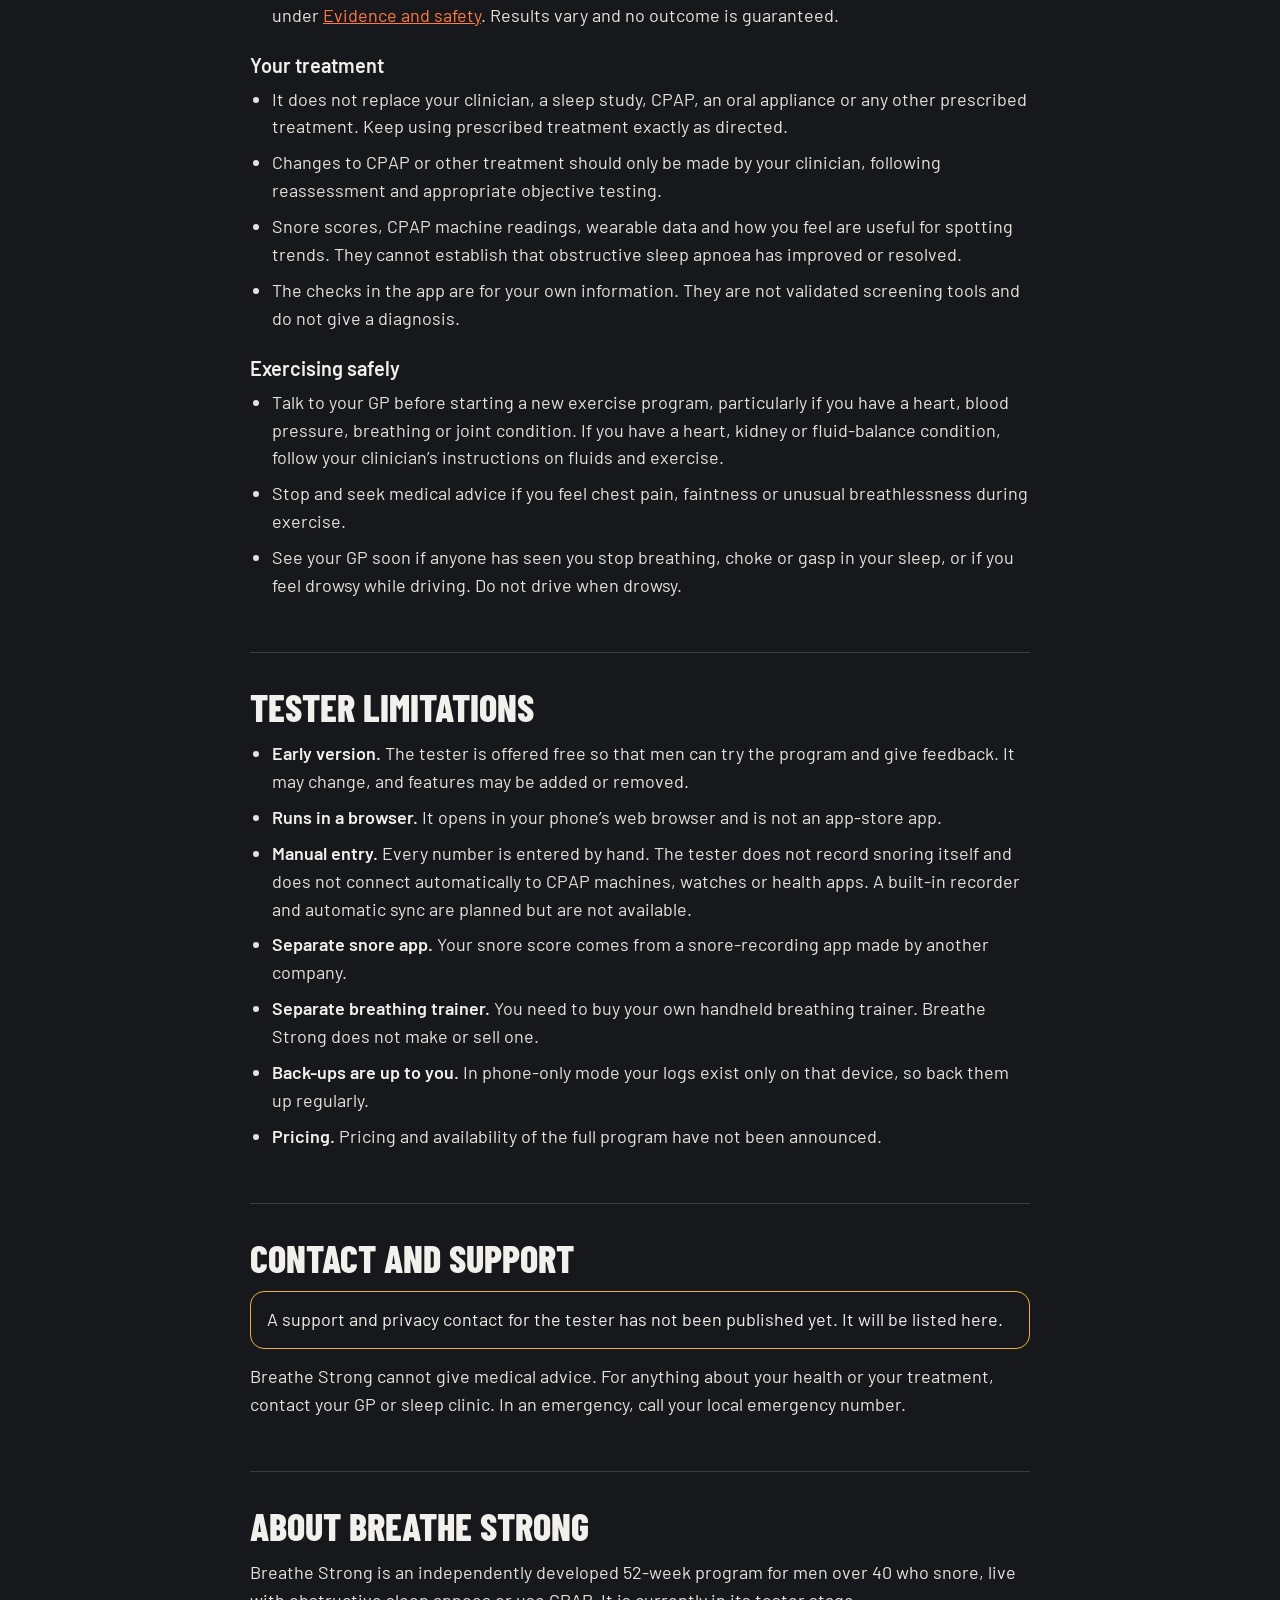
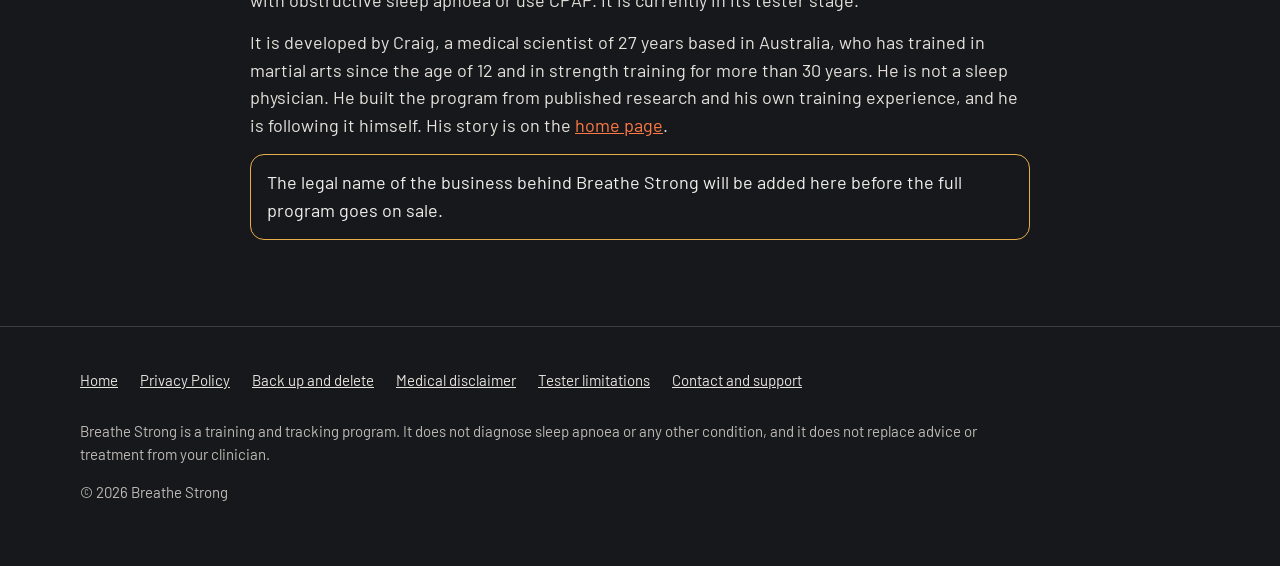
==== commit 004f3e8d: "Streamline the homepage into a twelve-section journey; cut repetition - Order: hero, age is not a di" ====
--- a/about.html
+++ b/about.html
@@ -92,7 +92,7 @@
       <h2 id="disclaimer">Medical disclaimer</h2>
       <h3>What Breathe Strong is</h3>
       <ul>
-        <li>An exercise, lifestyle and tracking program. It is not a medical device, a diagnosis or a medical treatment, and it does not claim any regulatory approval or clinical endorsement.</li>
+        <li>An exercise, lifestyle and tracking program. It is not a diagnosis or a medical treatment, and it does not claim any regulatory approval or clinical endorsement. Its regulatory classification has not been formally assessed.</li>
         <li>The program as a whole has not been tested in a clinical trial. The research it draws on is listed under <a href="./#evidence">Evidence and safety</a>. Results vary and no outcome is guaranteed.</li>
       </ul>
       <h3>Your treatment</h3>
--- a/site.css
+++ b/site.css
@@ -1,6 +1,6 @@
 /* Breathe Strong website. Colours: charcoal background, chalk text, orange for actions,
    numbered stages and milestones, sage for progress, amber for cautions. */
-:root{color-scheme:dark;--bg:#17181B;--card:#24272C;--deep:#0F1012;--ink:#F2F0EC;--mut:#B9B6B0;--dim:#9A9791;--acc:#FF5A1F;--acct:#FF7A45;--amb:#E8B04B;--air:#7FB7A4;--line:#3A3D43;--edge:#4A4E55;--b:0}
+:root{color-scheme:dark;--bg:#17181B;--card:#24272C;--deep:#0F1012;--ink:#F2F0EC;--mut:#E6E3DD;--dim:#BEBBB5;--acc:#FF5A1F;--acct:#FF7A45;--amb:#E8B04B;--air:#7FB7A4;--line:#3A3D43;--edge:#4A4E55;--b:0}
 *{box-sizing:border-box;min-width:0}
 html{background:var(--bg);scroll-padding-top:76px}
 body{margin:0;background:var(--bg);color:var(--ink);font:18px/1.55 Barlow,system-ui,sans-serif;overflow-x:clip;-webkit-font-smoothing:antialiased}
@@ -385,3 +385,50 @@
 .story .pull{font:800 clamp(28px,4.2vw,44px)/1.05 'Barlow Condensed',sans-serif;text-transform:uppercase;color:var(--ink);border-left:4px solid var(--acc);padding-left:18px;margin:30px 0}
 .story .sign{font:800 34px/1 'Barlow Condensed',sans-serif;text-transform:uppercase;color:var(--ink);margin:26px 0 0}
 .story .sign span{display:block;font:500 15px/1.4 Barlow,sans-serif;letter-spacing:1px;color:var(--air);margin-top:6px}
+
+/* body copy carries more weight now that it sits close to white; emphasis comes from weight, not colour */
+.story p,.whygrid p,.card p,.sechead p:not(.eyebrow),.plain li,.faq details p,.refs p{font-weight:400}
+@media (max-width:760px){body{font-size:18.5px}}
+
+/* highlighted lines are a step larger than body copy so they stand out now the body text is bright */
+.whygrid .point{font-size:clamp(21px,2.4vw,25px);font-weight:600;line-height:1.4}
+.story .lede{font-size:clamp(22px,2.6vw,27px)}
+.roadcopy .lede{font-size:clamp(21px,2.4vw,25px)}
+.closing .big{font-size:clamp(23px,2.9vw,30px)}
+
+/* stage cards and other small descriptive text: readable sizes */
+.stages li{padding:20px}
+.stages .m{font-size:15px}
+.stages b{font-size:34px}
+.stages .s{font-size:18px;line-height:1.5;color:var(--mut);margin-top:4px}
+.stages .st{font-size:15px;margin-top:12px}
+.days .t{font-size:16px}
+.strip span{font-size:16px}
+.moves figcaption{font-size:16px}
+.plan .ptag,.plan .small,.facts li{font-size:16px}
+@media (max-width:980px) and (min-width:761px){.stages{grid-template-columns:repeat(2,minmax(0,1fr))}}
+
+/* 'now build the strength to enjoy it' block */
+.enjoy{margin-top:40px;border-top:1px solid var(--line);padding-top:36px}
+.enjoy .roadclose{margin:0;font-size:clamp(30px,4.6vw,54px);max-width:16em}
+.enjoylist{list-style:none;padding:0;margin:26px 0 0;display:grid;grid-template-columns:repeat(2,minmax(0,1fr));gap:10px 28px;max-width:860px}
+.enjoylist li{position:relative;padding:4px 0 4px 26px;font-size:clamp(19px,2.2vw,22px);font-weight:500;color:var(--ink)}
+.enjoylist li::before{content:"";position:absolute;left:0;top:.72em;width:14px;height:3px;border-radius:2px;background:var(--acc)}
+.enjoyline{color:var(--mut);font-size:clamp(18px,2vw,20px);margin:24px 0 26px;max-width:38em}
+.enjoy+.fine{margin-top:34px}
+@media (max-width:640px){.enjoylist{grid-template-columns:1fr}}
+
+/* ---- streamlining pass ---- */
+.card details,.story details.more{margin:2px 0 12px}
+.card details summary,.story details.more summary{cursor:pointer;color:var(--acct);font-weight:600;font-size:16px;list-style:none;display:flex;align-items:center;gap:8px;min-height:44px}
+.card details summary::-webkit-details-marker,.story details.more summary::-webkit-details-marker{display:none}
+.card details summary::before,.story details.more summary::before{content:"+";font:600 24px/1 'Barlow Condensed',sans-serif;width:14px}
+.card details[open] summary::before,.story details.more[open] summary::before{content:"–"}
+.story details.more summary{font-size:18px}
+.card b{color:var(--ink);font-weight:600}
+.roadlede{font:600 clamp(20px,2.4vw,26px)/1.35 Barlow,sans-serif;color:var(--ink);margin:12px 0 22px}
+.weeks .stages{margin-bottom:22px}
+.weeks .stages li{background:var(--card)}
+.dealp{font-weight:500;font-size:clamp(18px,2.1vw,22px);max-width:40em;margin:28px 0 0}
+.why .enjoy{margin-top:48px}
+.final h2{font-size:clamp(52px,10vw,120px)}
